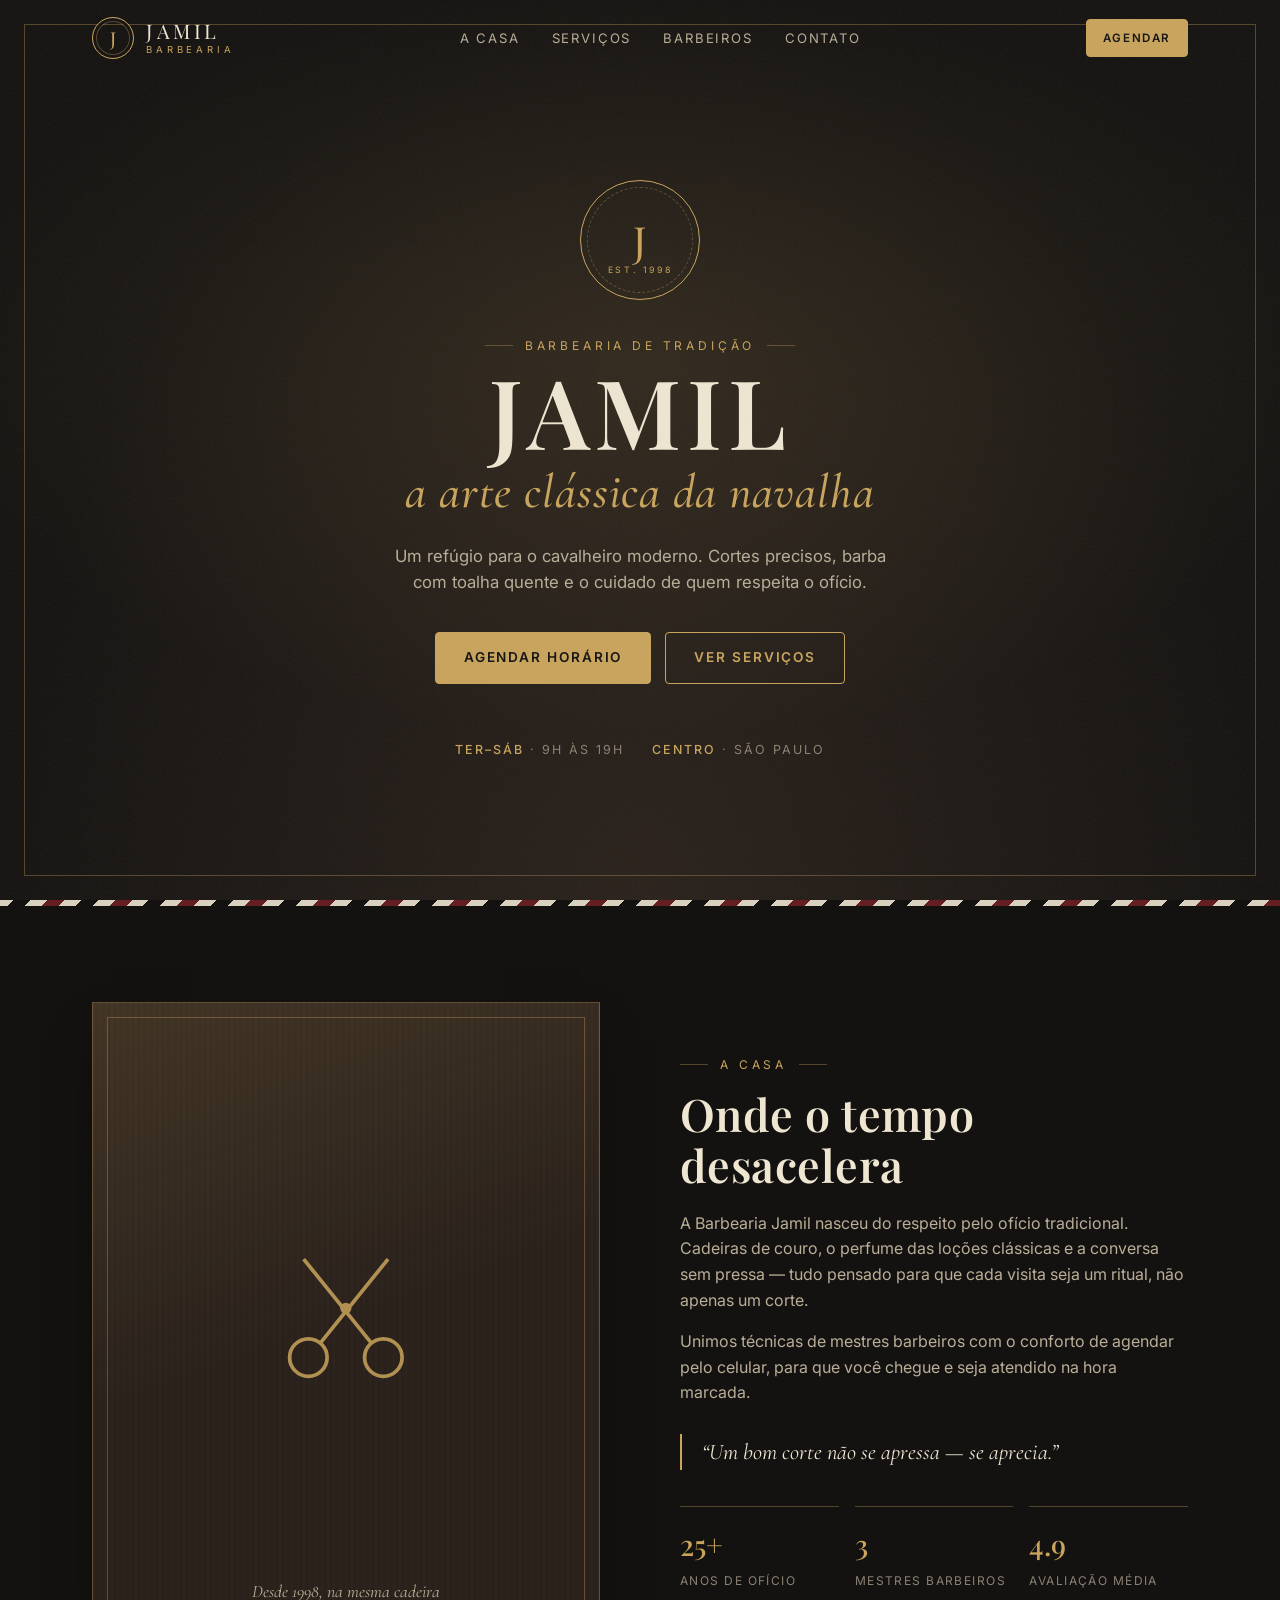
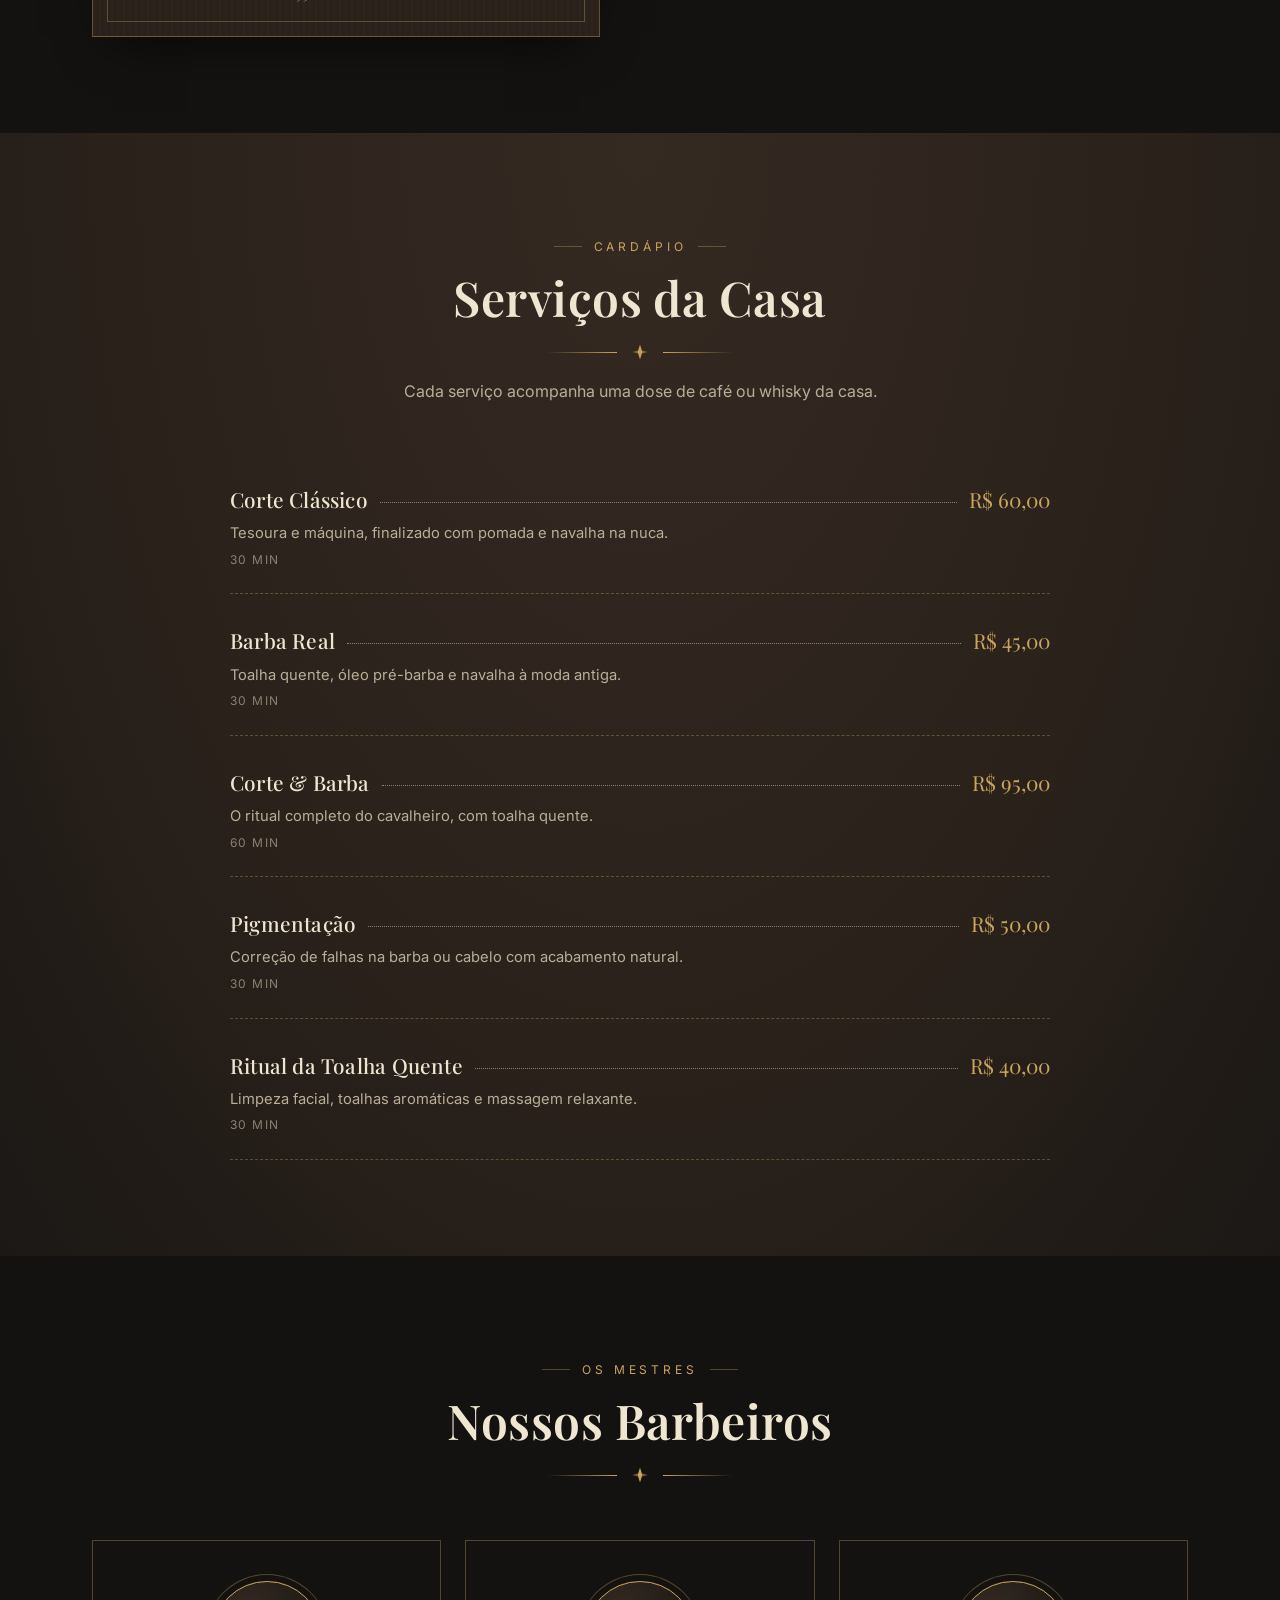
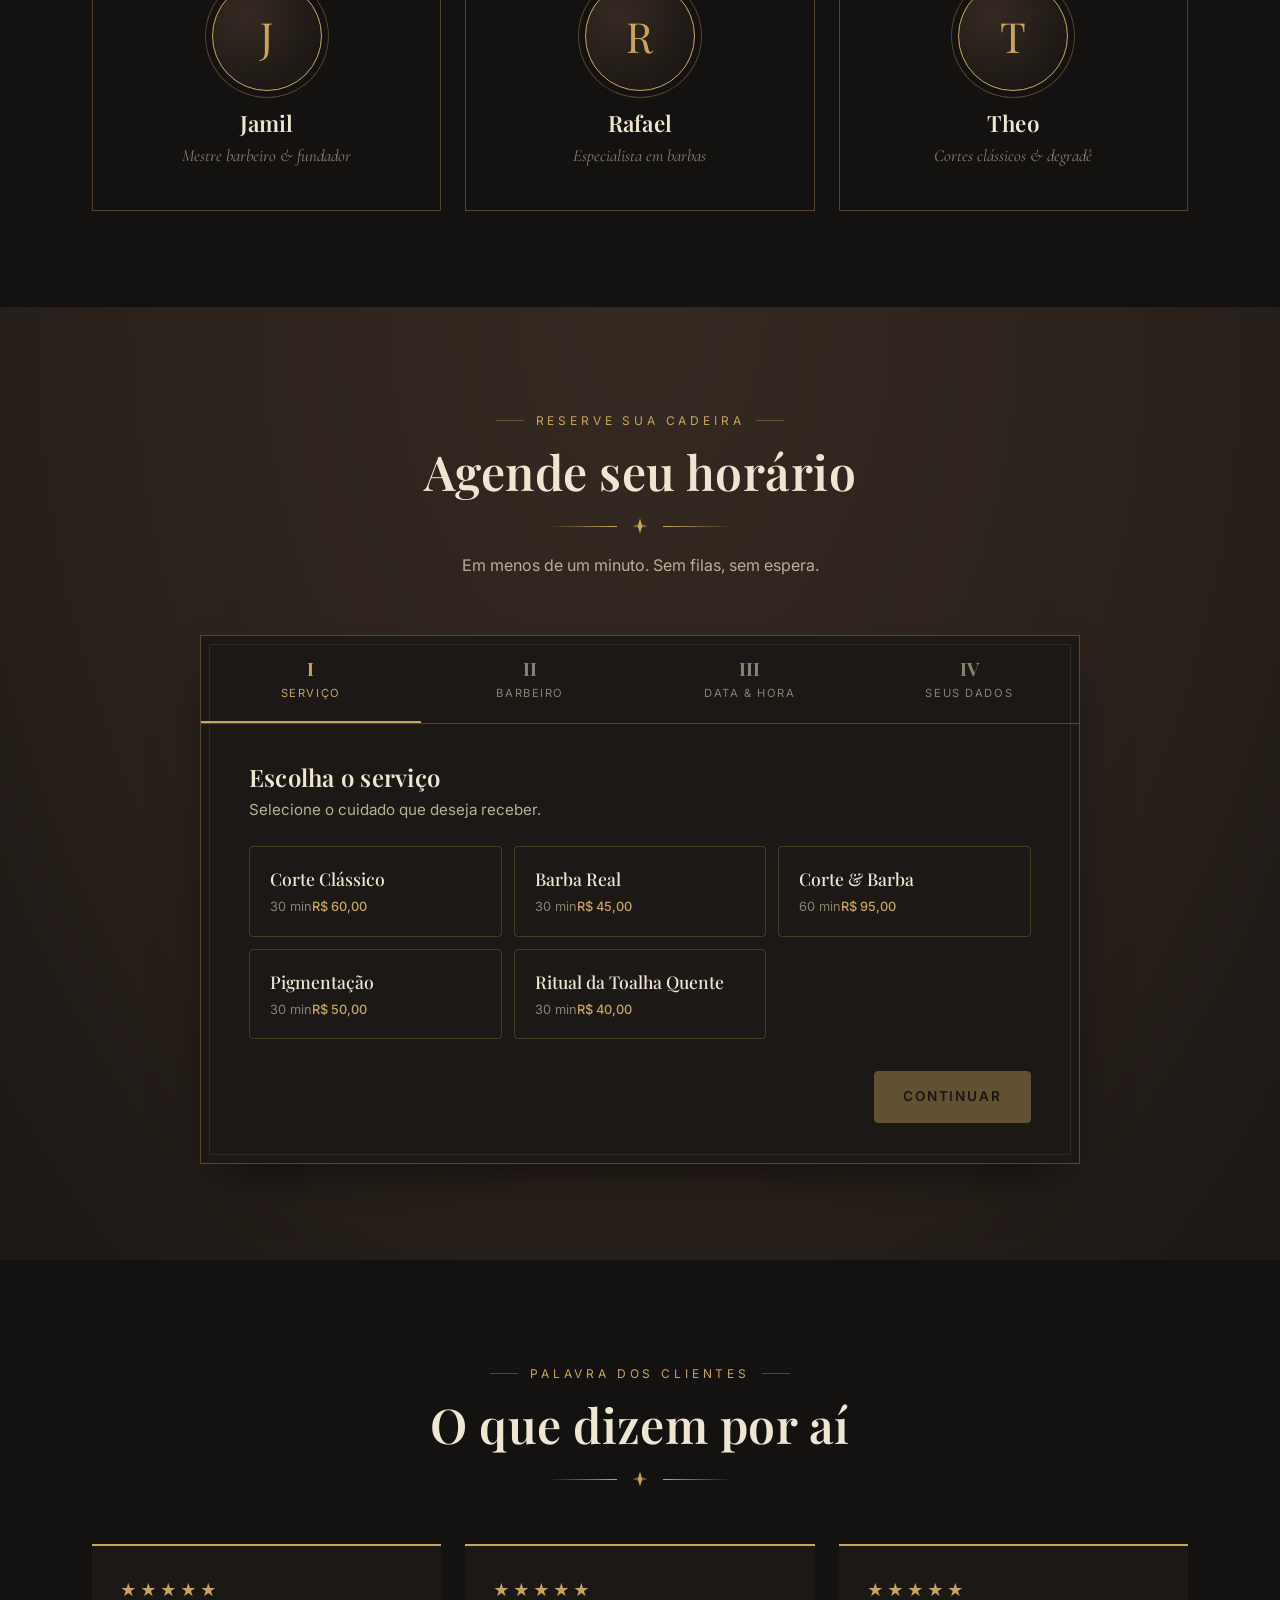
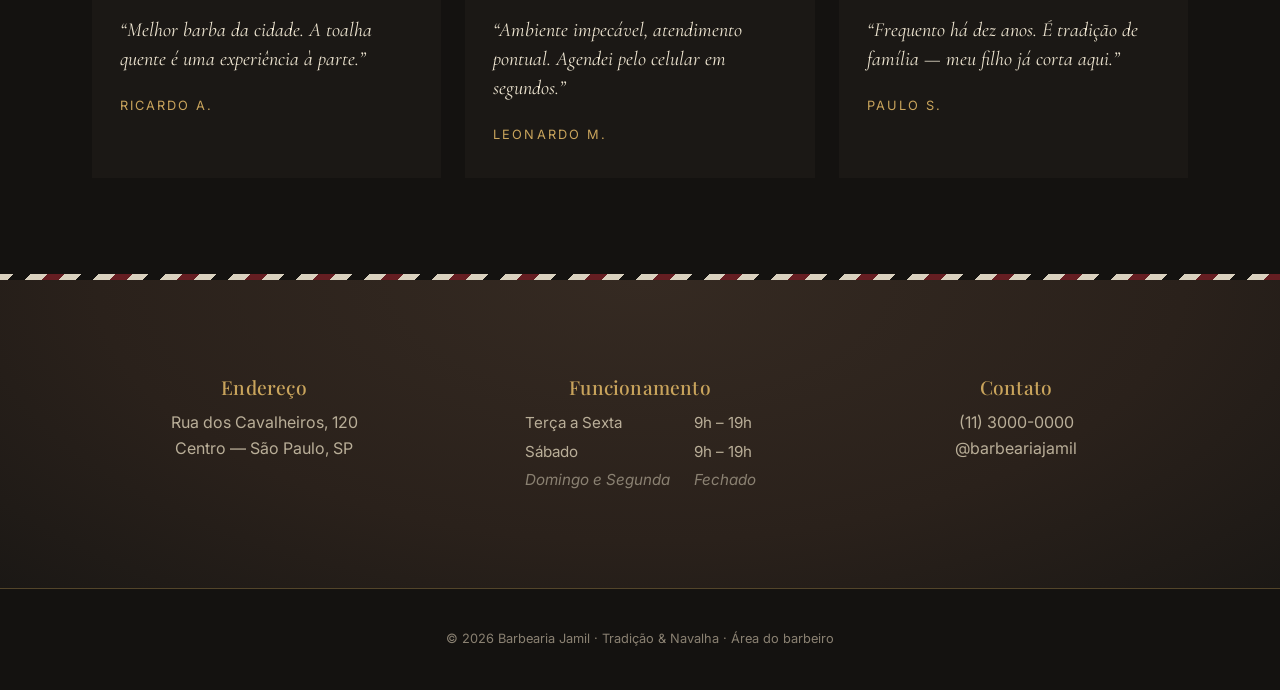
==== index.html @ 4947cb31 "Protótipo inicial: site vintage com agendamento e painel do barbeiro Co-Authored-By: Claude Opus 5.5" ====
<!doctype html>
<html lang="pt-BR">
<head>
  <meta charset="utf-8">
  <meta name="viewport" content="width=device-width, initial-scale=1">
  <title>Barbearia Jamil — Tradição & Navalha</title>
  <meta name="description" content="Barbearia Jamil: cortes clássicos, barba com toalha quente e agendamento online.">
  <link rel="preconnect" href="https://fonts.googleapis.com">
  <link rel="preconnect" href="https://fonts.gstatic.com" crossorigin>
  <link href="https://fonts.googleapis.com/css2?family=Cormorant+Garamond:ital,wght@0,500;1,500&family=Inter:wght@400;500;600&family=Playfair+Display:wght@500;600&display=swap" rel="stylesheet">
  <link rel="stylesheet" href="css/style.css">
</head>
<body>

  <!-- Ícones reutilizáveis -->
  <svg width="0" height="0" style="position:absolute" aria-hidden="true">
    <symbol id="i-diamond" viewBox="0 0 24 24"><path fill="currentColor" d="M12 2l3 10-3 10-3-10z"/><path fill="currentColor" d="M2 12l10-3 10 3-10 3z" opacity=".5"/></symbol>
    <symbol id="i-check" viewBox="0 0 24 24"><path fill="none" stroke="currentColor" stroke-width="1.6" d="M4 12.5l5 5L20 6.5"/></symbol>
    <symbol id="i-scissors" viewBox="0 0 64 64"><g fill="none" stroke="currentColor" stroke-width="1.6"><circle cx="16" cy="48" r="8"/><circle cx="48" cy="48" r="8"/><path d="M21 42L50 6M43 42L14 6"/><circle cx="32" cy="27" r="1.6" fill="currentColor"/></g></symbol>
  </svg>

  <header class="nav" id="nav">
    <div class="container">
      <a href="#topo" class="brand" aria-label="Barbearia Jamil — início">
        <span class="brand-mark">J</span>
        <span class="brand-text">Jamil<small>Barbearia</small></span>
      </a>
      <nav class="nav-links" aria-label="Principal">
        <a href="#sobre">A Casa</a>
        <a href="#servicos">Serviços</a>
        <a href="#barbeiros">Barbeiros</a>
        <a href="#contato">Contato</a>
      </nav>
      <a href="#agendar" class="btn btn--sm">Agendar</a>
    </div>
  </header>

  <main id="topo">
    <!-- HERO -->
    <section class="hero">
      <div class="container">
        <div class="hero-seal reveal"><span>J</span><small>EST. 1998</small></div>
        <span class="eyebrow reveal">Barbearia de tradição</span>
        <h1 class="reveal">Jamil<em>a arte clássica da navalha</em></h1>
        <p class="reveal">Um refúgio para o cavalheiro moderno. Cortes precisos, barba com toalha quente e o cuidado de quem respeita o ofício.</p>
        <div class="hero-actions reveal">
          <a href="#agendar" class="btn">Agendar horário</a>
          <a href="#servicos" class="btn btn--ghost">Ver serviços</a>
        </div>
        <div class="hero-meta reveal">
          <span><b>Ter–Sáb</b> · 9h às 19h</span>
          <span><b>Centro</b> · São Paulo</span>
        </div>
      </div>
    </section>

    <div class="pole" aria-hidden="true"></div>

    <!-- SOBRE -->
    <section class="section" id="sobre">
      <div class="container about">
        <figure class="about-frame reveal" style="margin:0">
          <svg aria-hidden="true"><use href="#i-scissors"/></svg>
          <figcaption>Desde 1998, na mesma cadeira</figcaption>
        </figure>
        <div class="reveal">
          <span class="eyebrow">A Casa</span>
          <h2>Onde o tempo desacelera</h2>
          <p>A Barbearia Jamil nasceu do respeito pelo ofício tradicional. Cadeiras de couro, o perfume das loções clássicas e a conversa sem pressa — tudo pensado para que cada visita seja um ritual, não apenas um corte.</p>
          <p>Unimos técnicas de mestres barbeiros com o conforto de agendar pelo celular, para que você chegue e seja atendido na hora marcada.</p>
          <blockquote>“Um bom corte não se apressa — se aprecia.”</blockquote>
          <div class="stats">
            <div><b>25+</b><span>anos de ofício</span></div>
            <div><b>3</b><span>mestres barbeiros</span></div>
            <div><b>4.9</b><span>avaliação média</span></div>
          </div>
        </div>
      </div>
    </section>

    <!-- SERVIÇOS -->
    <section class="section section--leather" id="servicos">
      <div class="container">
        <div class="section-head reveal">
          <span class="eyebrow">Cardápio</span>
          <h2>Serviços da Casa</h2>
          <div class="ornament"><svg><use href="#i-diamond"/></svg></div>
          <p>Cada serviço acompanha uma dose de café ou whisky da casa.</p>
        </div>
        <div class="menu" id="menu"></div>
      </div>
    </section>

    <!-- BARBEIROS -->
    <section class="section" id="barbeiros">
      <div class="container">
        <div class="section-head reveal">
          <span class="eyebrow">Os Mestres</span>
          <h2>Nossos Barbeiros</h2>
          <div class="ornament"><svg><use href="#i-diamond"/></svg></div>
        </div>
        <div class="team" id="team"></div>
      </div>
    </section>

    <!-- AGENDAMENTO -->
    <section class="section section--leather" id="agendar">
      <div class="container">
        <div class="section-head reveal">
          <span class="eyebrow">Reserve sua cadeira</span>
          <h2>Agende seu horário</h2>
          <div class="ornament"><svg><use href="#i-diamond"/></svg></div>
          <p>Em menos de um minuto. Sem filas, sem espera.</p>
        </div>

        <div class="booking reveal" id="booking">
          <div class="steps" role="list">
            <div class="step-tab active" data-tab="1" role="listitem"><b>I</b><span>Serviço</span></div>
            <div class="step-tab" data-tab="2" role="listitem"><b>II</b><span>Barbeiro</span></div>
            <div class="step-tab" data-tab="3" role="listitem"><b>III</b><span>Data & hora</span></div>
            <div class="step-tab" data-tab="4" role="listitem"><b>IV</b><span>Seus dados</span></div>
          </div>

          <div class="step-body">
            <!-- 1. Serviço -->
            <div class="step-panel active" data-step="1">
              <h3>Escolha o serviço</h3>
              <p>Selecione o cuidado que deseja receber.</p>
              <div class="choice-grid" id="svc-choices"></div>
              <div class="step-actions">
                <span></span>
                <button class="btn" data-next disabled>Continuar</button>
              </div>
            </div>

            <!-- 2. Barbeiro -->
            <div class="step-panel" data-step="2">
              <h3>Escolha o barbeiro</h3>
              <p>Todos são mestres — escolha pela afinidade.</p>
              <div class="choice-grid" id="barber-choices"></div>
              <div class="step-actions">
                <button class="btn btn--ghost" data-prev>Voltar</button>
                <button class="btn" data-next disabled>Continuar</button>
              </div>
            </div>

            <!-- 3. Data e hora -->
            <div class="step-panel" data-step="3">
              <h3>Data e horário</h3>
              <p>Abrimos de terça a sábado. Horários riscados já estão reservados.</p>
              <div class="days" id="days"></div>
              <div class="slots" id="slots"></div>
              <div class="step-actions">
                <button class="btn btn--ghost" data-prev>Voltar</button>
                <button class="btn" data-next disabled>Continuar</button>
              </div>
            </div>

            <!-- 4. Dados -->
            <div class="step-panel" data-step="4">
              <h3>Seus dados</h3>
              <p>Usaremos seu WhatsApp apenas para confirmar o horário.</p>
              <form id="client-form" class="form-grid form-grid--2" novalidate>
                <div class="field">
                  <label for="c-name">Nome completo</label>
                  <input id="c-name" name="name" autocomplete="name" required minlength="3" placeholder="Seu nome">
                </div>
                <div class="field">
                  <label for="c-phone">WhatsApp</label>
                  <input id="c-phone" name="phone" type="tel" autocomplete="tel" required placeholder="(11) 90000-0000">
                </div>
              </form>
              <div class="summary" id="summary"></div>
              <div class="error-msg" id="book-error" role="alert"></div>
              <div class="step-actions">
                <button class="btn btn--ghost" data-prev>Voltar</button>
                <button class="btn" id="confirm-btn">Confirmar agendamento</button>
              </div>
            </div>

            <!-- 5. Confirmação -->
            <div class="step-panel" data-step="5">
              <div class="confirm">
                <div class="confirm-icon"><svg><use href="#i-check"/></svg></div>
                <h3>Horário reservado</h3>
                <p class="script" style="font-size:1.2rem;color:var(--cream-dim);margin:6px 0 0">Será um prazer recebê-lo.</p>
                <div class="code" id="confirm-code"></div>
                <div class="summary" id="confirm-summary"></div>
                <button class="btn btn--ghost" id="new-booking">Fazer outro agendamento</button>
              </div>
            </div>
          </div>
        </div>
      </div>
    </section>

    <!-- DEPOIMENTOS -->
    <section class="section">
      <div class="container">
        <div class="section-head reveal">
          <span class="eyebrow">Palavra dos clientes</span>
          <h2>O que dizem por aí</h2>
          <div class="ornament"><svg><use href="#i-diamond"/></svg></div>
        </div>
        <div class="quotes">
          <figure class="quote reveal" style="margin:0"><div class="stars">★★★★★</div><p>“Melhor barba da cidade. A toalha quente é uma experiência à parte.”</p><cite>Ricardo A.</cite></figure>
          <figure class="quote reveal" style="margin:0"><div class="stars">★★★★★</div><p>“Ambiente impecável, atendimento pontual. Agendei pelo celular em segundos.”</p><cite>Leonardo M.</cite></figure>
          <figure class="quote reveal" style="margin:0"><div class="stars">★★★★★</div><p>“Frequento há dez anos. É tradição de família — meu filho já corta aqui.”</p><cite>Paulo S.</cite></figure>
        </div>
      </div>
    </section>

    <div class="pole" aria-hidden="true"></div>

    <!-- CONTATO -->
    <section class="section section--leather" id="contato">
      <div class="container">
        <div class="info">
          <div class="reveal">
            <h4>Endereço</h4>
            <p>Rua dos Cavalheiros, 120<br>Centro — São Paulo, SP</p>
          </div>
          <div class="reveal">
            <h4>Funcionamento</h4>
            <div class="hours-table">
              <span>Terça a Sexta</span><span>9h – 19h</span>
              <span>Sábado</span><span>9h – 19h</span>
              <span class="closed">Domingo e Segunda</span><span class="closed">Fechado</span>
            </div>
          </div>
          <div class="reveal">
            <h4>Contato</h4>
            <p>(11) 3000-0000<br>@barbeariajamil</p>
          </div>
        </div>
      </div>
    </section>
  </main>

  <footer class="footer">
    <div class="container">
      © <span id="year"></span> Barbearia Jamil · Tradição & Navalha · <a href="admin.html">Área do barbeiro</a>
    </div>
  </footer>

  <script src="js/store.js"></script>
  <script src="js/booking.js"></script>
</body>
</html>
---- css/style.css ----
/* =========================================================
   Barbearia Jamil — tema vintage requintado
   ========================================================= */
:root {
  --ink: #141210;
  --ink-2: #1b1815;
  --leather: #2a211b;
  --leather-2: #352a22;
  --gold: #c9a45c;
  --gold-soft: #e2c88f;
  --gold-dim: rgba(201, 164, 92, 0.35);
  --cream: #efe6d2;
  --cream-dim: #b9ae98;
  --muted: #8a8172;
  --burgundy: #6e1f24;
  --burgundy-2: #8a2a30;
  --ok: #7fa36b;
  --danger: #c0574f;

  --serif: 'Playfair Display', Georgia, 'Times New Roman', serif;
  --script: 'Cormorant Garamond', Georgia, serif;
  --sans: 'Inter', system-ui, -apple-system, 'Segoe UI', Roboto, sans-serif;

  --radius: 4px;
  --shadow: 0 20px 50px -20px rgba(0, 0, 0, 0.7);
  --max: 1160px;
  --ease: cubic-bezier(0.2, 0.7, 0.2, 1);
}

*, *::before, *::after { box-sizing: border-box; }
[hidden] { display: none !important; }
html { scroll-behavior: smooth; }
body {
  margin: 0;
  background: var(--ink);
  color: var(--cream);
  font-family: var(--sans);
  font-size: 16px;
  line-height: 1.6;
  -webkit-font-smoothing: antialiased;
  overflow-x: hidden;
}
/* textura de grão sutil */
body::before {
  content: '';
  position: fixed; inset: 0;
  pointer-events: none;
  z-index: 100;
  opacity: 0.06;
  background-image: url("data:image/svg+xml,%3Csvg xmlns='http://www.w3.org/2000/svg' width='160' height='160'%3E%3Cfilter id='n'%3E%3CfeTurbulence type='fractalNoise' baseFrequency='.85' numOctaves='3' stitchTiles='stitch'/%3E%3C/filter%3E%3Crect width='100%25' height='100%25' filter='url(%23n)'/%3E%3C/svg%3E");
}

img { max-width: 100%; display: block; }
a { color: var(--gold); text-decoration: none; }
button { font: inherit; cursor: pointer; }
h1, h2, h3, h4 { font-family: var(--serif); font-weight: 600; margin: 0; line-height: 1.15; letter-spacing: 0.01em; }

.container { width: 100%; max-width: var(--max); margin: 0 auto; padding: 0 16px; }
@media (min-width: 720px) { .container { padding: 0 32px; } }

/* ---------- elementos decorativos ---------- */
.eyebrow {
  font-family: var(--sans);
  font-size: 0.75rem;
  letter-spacing: 0.32em;
  text-transform: uppercase;
  color: var(--gold);
  display: inline-flex; align-items: center; gap: 12px;
}
.eyebrow::before, .eyebrow::after { content: ''; width: 28px; height: 1px; background: var(--gold-dim); }

.script { font-family: var(--script); font-style: italic; font-weight: 500; }

.ornament { display: flex; align-items: center; justify-content: center; gap: 14px; color: var(--gold); margin: 18px auto; }
.ornament::before, .ornament::after { content: ''; height: 1px; width: 70px; background: linear-gradient(90deg, transparent, var(--gold)); }
.ornament::after { background: linear-gradient(90deg, var(--gold), transparent); }
.ornament svg { width: 18px; height: 18px; }

.pole {
  height: 6px;
  background: repeating-linear-gradient(-45deg, var(--burgundy) 0 12px, var(--cream) 12px 24px, var(--ink) 24px 36px, var(--cream) 36px 48px);
  opacity: 0.9;
}

.section { padding: 96px 0; position: relative; }
.section--leather { background: radial-gradient(ellipse at top, var(--leather-2), var(--leather) 60%, var(--ink-2)); }
.section-head { text-align: center; max-width: 640px; margin: 0 auto 56px; }
.section-head h2 { font-size: clamp(2rem, 5vw, 3rem); margin-top: 14px; }
.section-head p { color: var(--cream-dim); margin: 0; }

/* ---------- botões ---------- */
.btn {
  display: inline-flex; align-items: center; justify-content: center; gap: 10px;
  padding: 14px 28px;
  border-radius: var(--radius);
  border: 1px solid var(--gold);
  background: var(--gold);
  color: var(--ink);
  font-weight: 600;
  font-size: 0.85rem;
  letter-spacing: 0.14em;
  text-transform: uppercase;
  transition: background 0.25s var(--ease), color 0.25s var(--ease), transform 0.25s var(--ease), box-shadow 0.25s;
}
.btn:hover { background: var(--gold-soft); transform: translateY(-1px); box-shadow: 0 10px 30px -10px rgba(201, 164, 92, 0.6); }
.btn:disabled { opacity: 0.4; cursor: not-allowed; transform: none; box-shadow: none; }
.btn--ghost { background: transparent; color: var(--gold); }
.btn--ghost:hover { background: rgba(201, 164, 92, 0.1); }
.btn--sm { padding: 9px 16px; font-size: 0.72rem; }
.btn--danger { background: transparent; border-color: var(--danger); color: var(--danger); }
.btn--danger:hover { background: rgba(192, 87, 79, 0.12); box-shadow: none; }

/* ---------- navegação ---------- */
.nav {
  position: fixed; top: 0; left: 0; right: 0; z-index: 50;
  transition: background 0.3s, border-color 0.3s;
  border-bottom: 1px solid transparent;
}
.nav.scrolled { background: rgba(20, 18, 16, 0.82); backdrop-filter: blur(12px); -webkit-backdrop-filter: blur(12px); border-color: var(--gold-dim); }
.nav .container { display: flex; align-items: center; justify-content: space-between; height: 76px; }
.brand { display: flex; align-items: center; gap: 12px; color: var(--cream); }
.brand-mark {
  width: 42px; height: 42px; border: 1px solid var(--gold); border-radius: 50%;
  display: grid; place-items: center; font-family: var(--serif); color: var(--gold); font-size: 1.2rem;
  box-shadow: inset 0 0 0 3px var(--ink), inset 0 0 0 4px var(--gold-dim);
}
.brand-text { font-family: var(--serif); font-size: 1.25rem; letter-spacing: 0.18em; text-transform: uppercase; line-height: 1; }
.brand-text small { display: block; font-family: var(--sans); font-size: 0.6rem; letter-spacing: 0.4em; color: var(--gold); margin-top: 4px; }
.nav-links { display: none; gap: 32px; align-items: center; }
.nav-links a { color: var(--cream-dim); font-size: 0.82rem; letter-spacing: 0.14em; text-transform: uppercase; transition: color 0.2s; }
.nav-links a:hover { color: var(--gold); }
@media (min-width: 900px) { .nav-links { display: flex; } }

/* ---------- hero ---------- */
.hero {
  min-height: 100vh; min-height: 100svh;
  display: grid; place-items: center; text-align: center;
  position: relative; overflow: hidden;
  padding: 120px 0 80px;
  background:
    radial-gradient(ellipse 80% 60% at 50% 40%, rgba(201, 164, 92, 0.12), transparent 70%),
    radial-gradient(ellipse at bottom, var(--leather), var(--ink) 70%);
}
.hero::after {
  content: ''; position: absolute; inset: 24px;
  border: 1px solid var(--gold-dim);
  pointer-events: none;
}
.hero-seal {
  width: 120px; height: 120px; margin: 0 auto 28px;
  border-radius: 50%; border: 1px solid var(--gold);
  display: grid; place-items: center; position: relative;
  color: var(--gold);
}
.hero-seal::before { content: ''; position: absolute; inset: 6px; border-radius: 50%; border: 1px dashed var(--gold-dim); }
.hero-seal span { font-family: var(--serif); font-size: 2.6rem; line-height: 1; }
.hero-seal small { position: absolute; bottom: 22px; font-size: 0.55rem; letter-spacing: 0.3em; }
.hero h1 { font-size: clamp(2.8rem, 9vw, 6rem); letter-spacing: 0.06em; text-transform: uppercase; }
.hero h1 em { display: block; font-family: var(--script); text-transform: none; color: var(--gold); font-size: 0.5em; letter-spacing: 0.02em; font-weight: 500; }
.hero p { color: var(--cream-dim); max-width: 520px; margin: 22px auto 36px; font-size: 1.05rem; }
.hero-actions { display: flex; gap: 14px; justify-content: center; flex-wrap: wrap; }
.hero-meta { margin-top: 56px; display: flex; gap: 28px; justify-content: center; flex-wrap: wrap; color: var(--muted); font-size: 0.78rem; letter-spacing: 0.16em; text-transform: uppercase; }
.hero-meta b { color: var(--gold); font-weight: 500; }

/* ---------- sobre ---------- */
.about { display: grid; gap: 48px; align-items: center; }
@media (min-width: 900px) { .about { grid-template-columns: 1fr 1fr; gap: 80px; } }
.about-frame {
  aspect-ratio: 4 / 5; position: relative;
  background:
    linear-gradient(160deg, rgba(201, 164, 92, 0.15), transparent 50%),
    repeating-linear-gradient(90deg, rgba(255,255,255,0.015) 0 2px, transparent 2px 6px),
    var(--leather);
  border: 1px solid var(--gold-dim);
  display: grid; place-items: center;
  box-shadow: var(--shadow);
}
.about-frame::before { content: ''; position: absolute; inset: 14px; border: 1px solid var(--gold-dim); }
.about-frame svg { width: 45%; color: var(--gold); opacity: 0.85; }
.about-frame figcaption { position: absolute; bottom: 30px; left: 0; right: 0; text-align: center; font-family: var(--script); font-style: italic; color: var(--cream-dim); font-size: 1.1rem; }
.about h2 { font-size: clamp(2rem, 4.5vw, 2.8rem); margin: 14px 0 20px; }
.about p { color: var(--cream-dim); }
.about blockquote { margin: 28px 0 0; padding-left: 20px; border-left: 2px solid var(--gold); font-family: var(--script); font-style: italic; font-size: 1.4rem; color: var(--cream); }
.stats { display: grid; grid-template-columns: repeat(3, 1fr); gap: 16px; margin-top: 36px; }
.stats div { border-top: 1px solid var(--gold-dim); padding-top: 14px; }
.stats b { font-family: var(--serif); font-size: 1.8rem; color: var(--gold); display: block; font-weight: 500; }
.stats span { font-size: 0.75rem; color: var(--muted); text-transform: uppercase; letter-spacing: 0.12em; }

/* ---------- serviços (menu) ---------- */
.menu { max-width: 820px; margin: 0 auto; display: grid; gap: 8px; }
.menu-item { padding: 22px 0; border-bottom: 1px dashed var(--gold-dim); }
.menu-row { display: flex; align-items: baseline; gap: 12px; }
.menu-row h3 { font-size: 1.3rem; font-weight: 500; }
.menu-row .dots { flex: 1; border-bottom: 1px dotted var(--muted); transform: translateY(-5px); min-width: 20px; }
.menu-row .price { font-family: var(--serif); color: var(--gold); font-size: 1.3rem; white-space: nowrap; }
.menu-item p { margin: 6px 0 0; color: var(--cream-dim); font-size: 0.92rem; }
.menu-item small { color: var(--muted); font-size: 0.75rem; letter-spacing: 0.12em; text-transform: uppercase; }

/* ---------- barbeiros ---------- */
.team { display: grid; gap: 24px; grid-template-columns: repeat(auto-fit, minmax(240px, 1fr)); }
.barber-card {
  text-align: center; padding: 40px 24px;
  border: 1px solid var(--gold-dim); background: rgba(20, 18, 16, 0.45);
  transition: transform 0.35s var(--ease), border-color 0.35s;
}
.barber-card:hover { transform: translateY(-6px); border-color: var(--gold); }
.avatar {
  width: 110px; height: 110px; margin: 0 auto 20px; border-radius: 50%;
  display: grid; place-items: center;
  font-family: var(--serif); font-size: 2.6rem; color: var(--gold);
  background: radial-gradient(circle at 30% 30%, var(--leather-2), var(--ink));
  border: 1px solid var(--gold); box-shadow: 0 0 0 6px var(--ink), 0 0 0 7px var(--gold-dim);
}
.barber-card h3 { font-size: 1.4rem; }
.barber-card p { margin: 6px 0 0; color: var(--muted); font-size: 0.85rem; font-family: var(--script); font-style: italic; font-size: 1.05rem; }

/* ---------- depoimentos ---------- */
.quotes { display: grid; gap: 24px; grid-template-columns: repeat(auto-fit, minmax(260px, 1fr)); }
.quote { padding: 32px 28px; border-top: 2px solid var(--gold); background: var(--ink-2); }
.quote p { font-family: var(--script); font-style: italic; font-size: 1.25rem; margin: 0 0 18px; line-height: 1.45; }
.quote cite { font-style: normal; color: var(--gold); font-size: 0.8rem; letter-spacing: 0.16em; text-transform: uppercase; }
.stars { color: var(--gold); letter-spacing: 3px; margin-bottom: 12px; }

/* ---------- agendamento ---------- */
.booking {
  max-width: 880px; margin: 0 auto;
  background: var(--ink-2);
  border: 1px solid var(--gold-dim);
  box-shadow: var(--shadow);
  position: relative;
}
.booking::before { content: ''; position: absolute; inset: 8px; border: 1px solid rgba(201, 164, 92, 0.12); pointer-events: none; }
.steps { display: flex; border-bottom: 1px solid var(--gold-dim); position: relative; z-index: 1; }
.step-tab {
  flex: 1; padding: 18px 8px; text-align: center;
  font-size: 0.7rem; letter-spacing: 0.14em; text-transform: uppercase; color: var(--muted);
  border-bottom: 2px solid transparent; transition: color 0.25s, border-color 0.25s;
}
.step-tab b { display: block; font-family: var(--serif); font-size: 1.15rem; letter-spacing: 0; margin-bottom: 2px; }
.step-tab.active { color: var(--gold); border-color: var(--gold); }
.step-tab.done { color: var(--cream-dim); }
.step-tab span { display: none; }
@media (min-width: 600px) { .step-tab span { display: inline; } }

.step-body { padding: 32px 20px; position: relative; z-index: 1; }
@media (min-width: 720px) { .step-body { padding: 40px 48px; } }
.step-panel { display: none; animation: fadeUp 0.45s var(--ease); }
.step-panel.active { display: block; }
.step-panel h3 { font-size: 1.5rem; margin-bottom: 6px; }
.step-panel > p { color: var(--cream-dim); margin: 0 0 24px; font-size: 0.95rem; }

.choice-grid { display: grid; gap: 12px; grid-template-columns: repeat(auto-fit, minmax(220px, 1fr)); }
.choice {
  text-align: left; padding: 18px 20px;
  background: transparent; color: var(--cream);
  border: 1px solid rgba(201, 164, 92, 0.25); border-radius: var(--radius);
  transition: border-color 0.2s, background 0.2s, transform 0.2s var(--ease);
  display: flex; flex-direction: column; gap: 4px;
}
.choice:hover { border-color: var(--gold); transform: translateY(-2px); }
.choice.selected { border-color: var(--gold); background: rgba(201, 164, 92, 0.1); box-shadow: inset 0 0 0 1px var(--gold); }
.choice strong { font-family: var(--serif); font-size: 1.1rem; font-weight: 500; }
.choice .meta { display: flex; justify-content: space-between; color: var(--muted); font-size: 0.8rem; }
.choice .meta b { color: var(--gold); font-weight: 500; }
.choice--barber { flex-direction: row; align-items: center; gap: 14px; }
.choice--barber .avatar { width: 52px; height: 52px; font-size: 1.3rem; margin: 0; box-shadow: none; }
.choice--barber small { color: var(--muted); font-size: 0.8rem; }

.days { display: flex; gap: 10px; overflow-x: auto; padding-bottom: 8px; margin-bottom: 24px; scrollbar-width: thin; scrollbar-color: var(--gold-dim) transparent; }
.day {
  flex: 0 0 72px; padding: 12px 6px; text-align: center;
  background: transparent; color: var(--cream);
  border: 1px solid rgba(201, 164, 92, 0.25); border-radius: var(--radius);
  transition: border-color 0.2s, background 0.2s;
}
.day small { display: block; font-size: 0.65rem; letter-spacing: 0.14em; text-transform: uppercase; color: var(--muted); }
.day b { display: block; font-family: var(--serif); font-size: 1.5rem; font-weight: 500; }
.day:hover:not(:disabled) { border-color: var(--gold); }
.day.selected { background: var(--gold); color: var(--ink); border-color: var(--gold); }
.day.selected small { color: var(--ink); }
.day:disabled { opacity: 0.3; cursor: not-allowed; }

.slots { display: grid; gap: 8px; grid-template-columns: repeat(auto-fill, minmax(78px, 1fr)); }
.slot {
  padding: 10px 0; background: transparent; color: var(--cream);
  border: 1px solid rgba(201, 164, 92, 0.25); border-radius: var(--radius);
  font-variant-numeric: tabular-nums; font-size: 0.92rem;
  transition: border-color 0.2s, background 0.2s;
}
.slot:hover:not(:disabled) { border-color: var(--gold); }
.slot.selected { background: var(--gold); color: var(--ink); border-color: var(--gold); font-weight: 600; }
.slot:disabled { opacity: 0.25; text-decoration: line-through; cursor: not-allowed; }
.empty { color: var(--muted); font-style: italic; padding: 12px 0; }

.form-grid { display: grid; gap: 18px; }
@media (min-width: 600px) { .form-grid--2 { grid-template-columns: 1fr 1fr; } }
.field { display: flex; flex-direction: column; gap: 6px; }
.field label { font-size: 0.72rem; letter-spacing: 0.16em; text-transform: uppercase; color: var(--gold); }
.field input, .field select, .field textarea {
  width: 100%;
  padding: 13px 14px;
  background: var(--ink); color: var(--cream);
  border: 1px solid rgba(201, 164, 92, 0.3); border-radius: var(--radius);
  font: inherit; font-size: 1rem;
  transition: border-color 0.2s, box-shadow 0.2s;
}
.field input:focus, .field select:focus, .field textarea:focus { outline: none; border-color: var(--gold); box-shadow: 0 0 0 3px rgba(201, 164, 92, 0.15); }
.field select option { background: var(--ink); }

.summary { margin-top: 28px; padding: 20px; border: 1px dashed var(--gold-dim); display: grid; gap: 8px; font-size: 0.92rem; }
.summary div { display: flex; justify-content: space-between; gap: 12px; }
.summary span { color: var(--muted); }
.summary .total { border-top: 1px solid var(--gold-dim); padding-top: 10px; margin-top: 4px; font-family: var(--serif); font-size: 1.15rem; }
.summary .total b { color: var(--gold); }

.step-actions { display: flex; justify-content: space-between; gap: 12px; margin-top: 32px; flex-wrap: wrap; }

.confirm { text-align: center; padding: 16px 0; }
.confirm-icon { width: 76px; height: 76px; margin: 0 auto 20px; border-radius: 50%; border: 1px solid var(--gold); display: grid; place-items: center; color: var(--gold); }
.confirm-icon svg { width: 34px; height: 34px; }
.confirm h3 { font-size: 2rem; }
.confirm .code { display: inline-block; margin: 18px 0; padding: 10px 22px; border: 1px solid var(--gold); font-family: var(--serif); letter-spacing: 0.2em; color: var(--gold); font-size: 1.2rem; }
.confirm .summary { text-align: left; max-width: 420px; margin: 8px auto 28px; }

.error-msg { color: var(--danger); font-size: 0.88rem; margin-top: 12px; min-height: 1.2em; }

/* ---------- contato / rodapé ---------- */
.info { display: grid; gap: 32px; grid-template-columns: repeat(auto-fit, minmax(240px, 1fr)); text-align: center; }
.info h4 { font-size: 1.2rem; color: var(--gold); margin-bottom: 12px; font-weight: 500; }
.info p { margin: 0; color: var(--cream-dim); }
.hours-table { display: inline-grid; grid-template-columns: auto auto; gap: 4px 24px; text-align: left; color: var(--cream-dim); font-size: 0.95rem; }
.hours-table .closed { color: var(--muted); font-style: italic; }

.footer { padding: 40px 0; border-top: 1px solid var(--gold-dim); text-align: center; color: var(--muted); font-size: 0.8rem; }
.footer a { color: var(--muted); }
.footer a:hover { color: var(--gold); }

/* ---------- animações ---------- */
@keyframes fadeUp { from { opacity: 0; transform: translateY(14px); } to { opacity: 1; transform: none; } }
.reveal { opacity: 0; transform: translateY(24px); transition: opacity 0.9s var(--ease), transform 0.9s var(--ease); }
.reveal.in { opacity: 1; transform: none; }
@media (prefers-reduced-motion: reduce) {
  *, *::before, *::after { animation: none !important; transition: none !important; }
  .reveal { opacity: 1; transform: none; }
}

/* =========================================================
   Painel administrativo
   ========================================================= */
.admin-body { min-height: 100vh; background: radial-gradient(ellipse at top, var(--leather), var(--ink) 60%); }

.login-wrap { min-height: 100vh; display: grid; place-items: center; padding: 24px 16px; }
.login-card {
  width: 100%; max-width: 420px; padding: 44px 28px; text-align: center;
  background: var(--ink-2); border: 1px solid var(--gold-dim); box-shadow: var(--shadow); position: relative;
}
.login-card::before { content: ''; position: absolute; inset: 8px; border: 1px solid rgba(201, 164, 92, 0.12); pointer-events: none; }
.login-card .brand { justify-content: center; margin-bottom: 8px; }
.login-card h1 { font-size: 1.8rem; margin: 18px 0 4px; }
.login-card > p { color: var(--muted); margin: 0 0 28px; font-size: 0.9rem; }
.login-card form { text-align: left; display: grid; gap: 16px; position: relative; }
.login-card .btn { width: 100%; margin-top: 6px; }
.demo-hint { margin-top: 22px; font-size: 0.78rem; color: var(--muted); border-top: 1px dashed var(--gold-dim); padding-top: 16px; }
.demo-hint code { color: var(--gold); }

.admin-top { border-bottom: 1px solid var(--gold-dim); background: rgba(20, 18, 16, 0.8); backdrop-filter: blur(10px); position: sticky; top: 0; z-index: 20; }
.admin-top .container { display: flex; align-items: center; justify-content: space-between; height: 70px; gap: 12px; }
.admin-top-actions { display: flex; gap: 8px; align-items: center; }
.admin-top-actions .who { color: var(--muted); font-size: 0.82rem; display: none; }
@media (min-width: 720px) { .admin-top-actions .who { display: inline; } }

.admin-main { padding: 36px 0 80px; }
.admin-head { display: flex; flex-wrap: wrap; justify-content: space-between; align-items: flex-end; gap: 20px; margin-bottom: 28px; }
.admin-head h1 { font-size: clamp(1.8rem, 4vw, 2.4rem); }
.admin-head p { margin: 4px 0 0; color: var(--cream-dim); }
.admin-head p::first-letter { text-transform: uppercase; }

.toolbar { display: flex; flex-wrap: wrap; gap: 12px; align-items: center; margin-bottom: 24px; }
.date-nav { display: flex; align-items: center; border: 1px solid var(--gold-dim); border-radius: var(--radius); }
.date-nav button { background: transparent; border: 0; color: var(--gold); padding: 10px 14px; font-size: 1rem; }
.date-nav button:hover { background: rgba(201, 164, 92, 0.1); }
.date-nav input { background: transparent; border: 0; border-left: 1px solid var(--gold-dim); border-right: 1px solid var(--gold-dim); color: var(--cream); padding: 9px 10px; font: inherit; color-scheme: dark; }
.toolbar select { background: var(--ink); color: var(--cream); border: 1px solid var(--gold-dim); border-radius: var(--radius); padding: 10px 12px; font: inherit; }
.toolbar .spacer { flex: 1; }

.kpis { display: grid; gap: 12px; grid-template-columns: repeat(auto-fit, minmax(150px, 1fr)); margin-bottom: 28px; }
.kpi { padding: 18px 20px; border: 1px solid var(--gold-dim); background: rgba(20, 18, 16, 0.6); }
.kpi span { font-size: 0.7rem; letter-spacing: 0.16em; text-transform: uppercase; color: var(--muted); }
.kpi b { display: block; font-family: var(--serif); font-size: 1.8rem; font-weight: 500; color: var(--gold); margin-top: 4px; }

.agenda { display: grid; gap: 10px; }
.appt {
  display: grid; gap: 12px; align-items: center;
  grid-template-columns: 72px 1fr;
  padding: 16px 18px; background: var(--ink-2);
  border: 1px solid rgba(201, 164, 92, 0.18); border-left: 3px solid var(--gold);
  animation: fadeUp 0.35s var(--ease);
}
.appt.is-concluido { border-left-color: var(--ok); }
.appt.is-cancelado { border-left-color: var(--danger); opacity: 0.55; }
.appt-time { font-family: var(--serif); font-size: 1.4rem; color: var(--gold); line-height: 1; }
.appt-time small { display: block; font-family: var(--sans); font-size: 0.7rem; color: var(--muted); margin-top: 6px; }
.appt-info strong { font-size: 1.02rem; }
.appt-info .sub { color: var(--cream-dim); font-size: 0.85rem; }
.appt-info .sub span + span::before { content: ' · '; color: var(--muted); }
.appt-actions { grid-column: 1 / -1; display: flex; gap: 6px; flex-wrap: wrap; align-items: center; }
@media (min-width: 820px) {
  .appt { grid-template-columns: 80px 1fr auto; }
  .appt-actions { grid-column: auto; justify-content: flex-end; }
}
.badge { font-size: 0.65rem; letter-spacing: 0.14em; text-transform: uppercase; padding: 3px 8px; border: 1px solid currentColor; border-radius: 999px; margin-left: 8px; vertical-align: middle; }
.badge--confirmado { color: var(--gold); }
.badge--concluido { color: var(--ok); }
.badge--cancelado { color: var(--danger); }
.icon-btn { background: transparent; border: 1px solid rgba(201, 164, 92, 0.25); color: var(--cream-dim); padding: 7px 12px; border-radius: var(--radius); font-size: 0.78rem; transition: border-color 0.2s, color 0.2s; }
.icon-btn:hover { border-color: var(--gold); color: var(--gold); }
.icon-btn.danger:hover { border-color: var(--danger); color: var(--danger); }
.agenda-empty { text-align: center; padding: 60px 20px; border: 1px dashed var(--gold-dim); color: var(--muted); }
.agenda-empty p { font-family: var(--script); font-style: italic; font-size: 1.3rem; margin: 0 0 16px; color: var(--cream-dim); }

/* modal */
.modal { position: fixed; inset: 0; z-index: 60; display: none; place-items: center; padding: 16px; background: rgba(0, 0, 0, 0.7); backdrop-filter: blur(4px); }
.modal.open { display: grid; }
.modal-card {
  width: 100%; max-width: 560px; max-height: calc(100vh - 32px); overflow-y: auto;
  background: var(--ink-2); border: 1px solid var(--gold-dim); box-shadow: var(--shadow);
  padding: 28px 20px; animation: fadeUp 0.3s var(--ease);
}
@media (min-width: 600px) { .modal-card { padding: 36px 36px; } }
.modal-card h2 { font-size: 1.6rem; margin-bottom: 22px; }
.modal-actions { display: flex; justify-content: flex-end; gap: 10px; margin-top: 24px; flex-wrap: wrap; }

.toast {
  position: fixed; left: 50%; bottom: 24px; transform: translate(-50%, 30px);
  background: var(--gold); color: var(--ink); padding: 12px 22px; border-radius: var(--radius);
  font-weight: 600; font-size: 0.88rem; opacity: 0; pointer-events: none;
  transition: opacity 0.3s, transform 0.3s var(--ease); z-index: 80; max-width: calc(100vw - 32px);
}
.toast.show { opacity: 1; transform: translate(-50%, 0); }
.toast.error { background: var(--danger); color: #fff; }
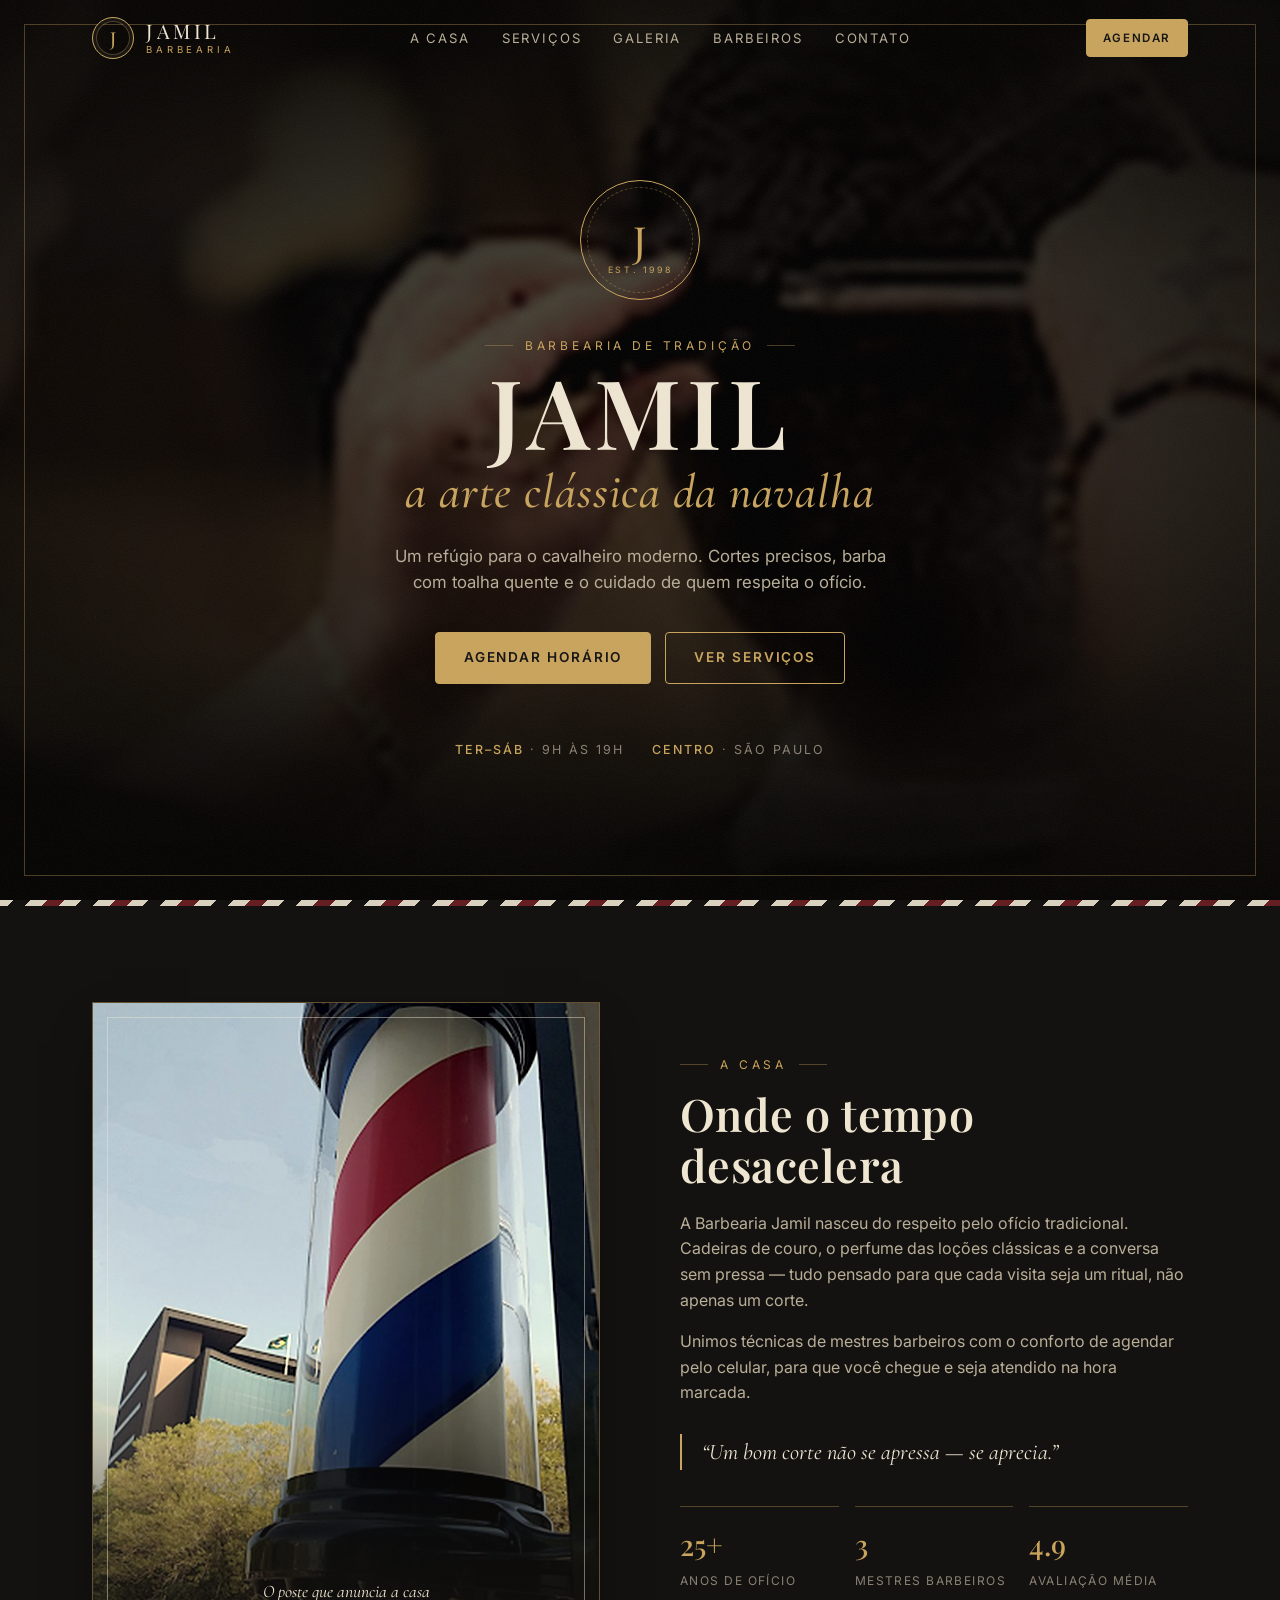
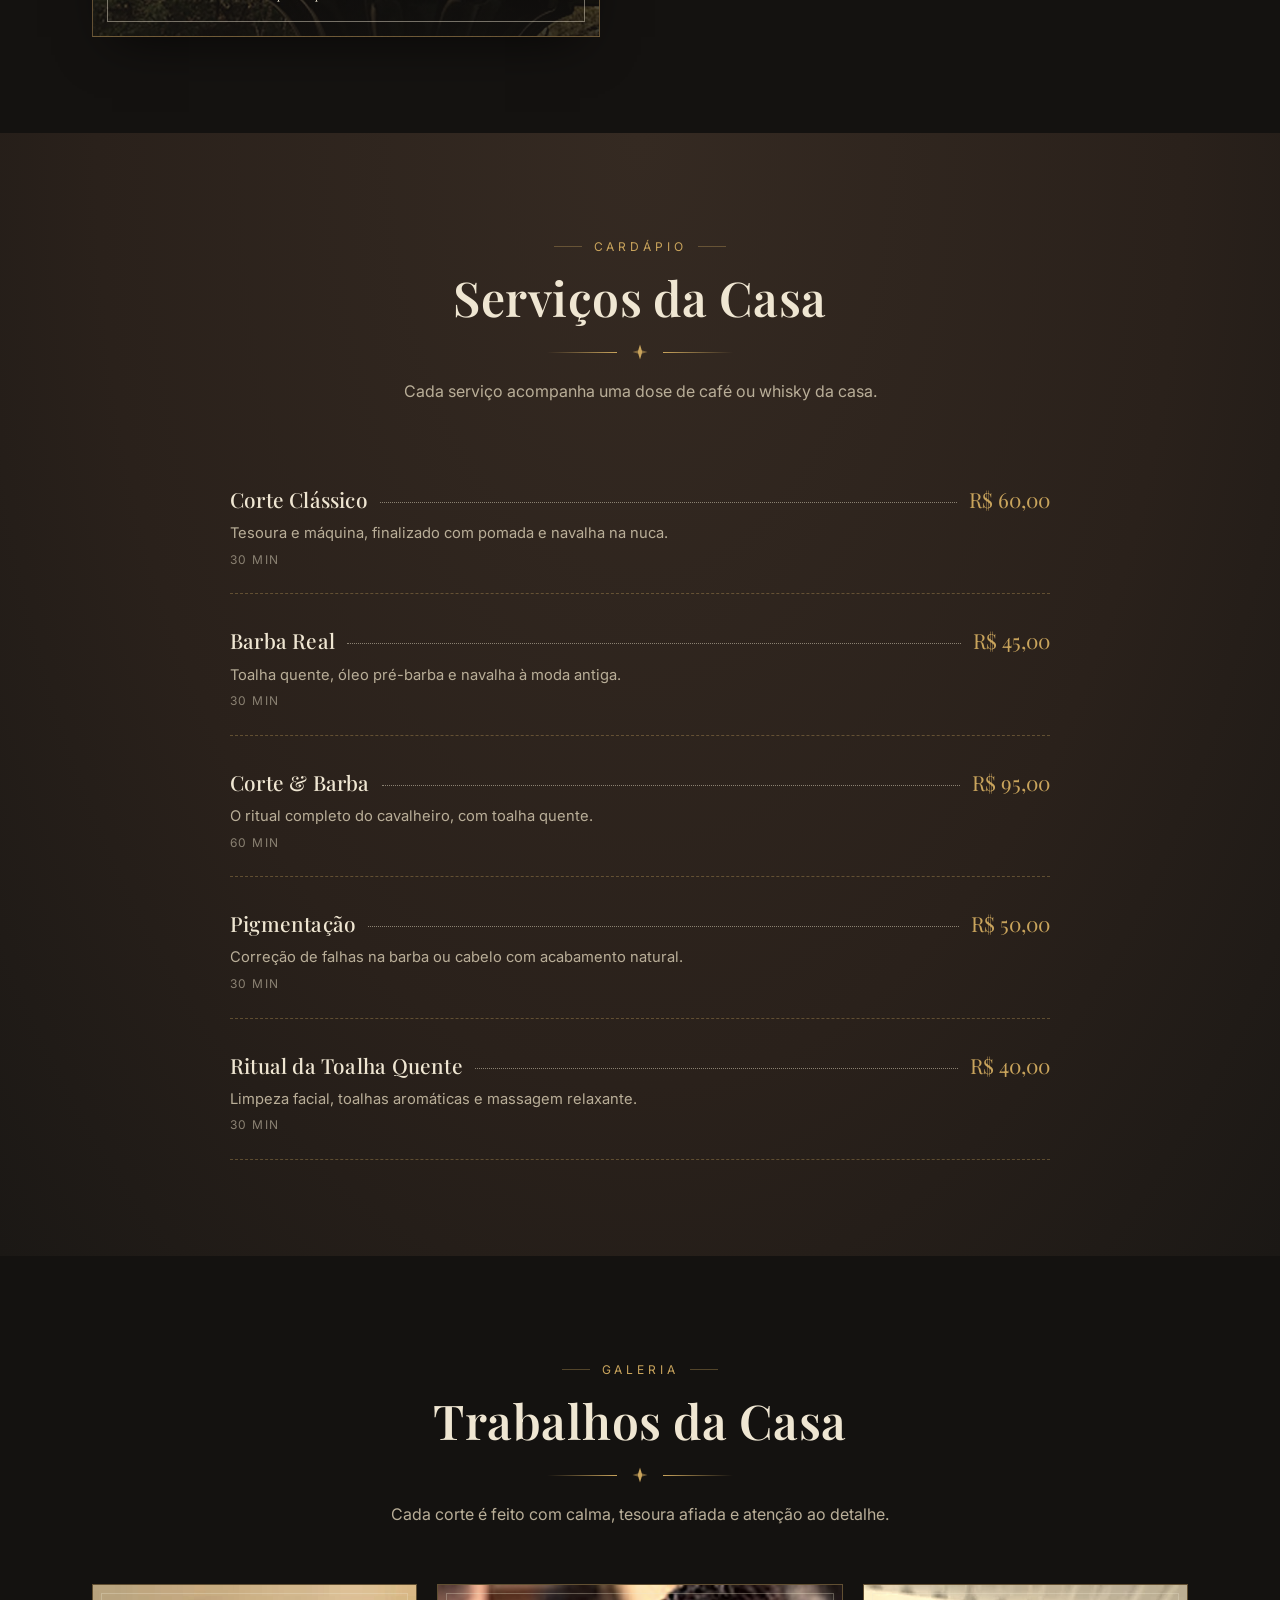
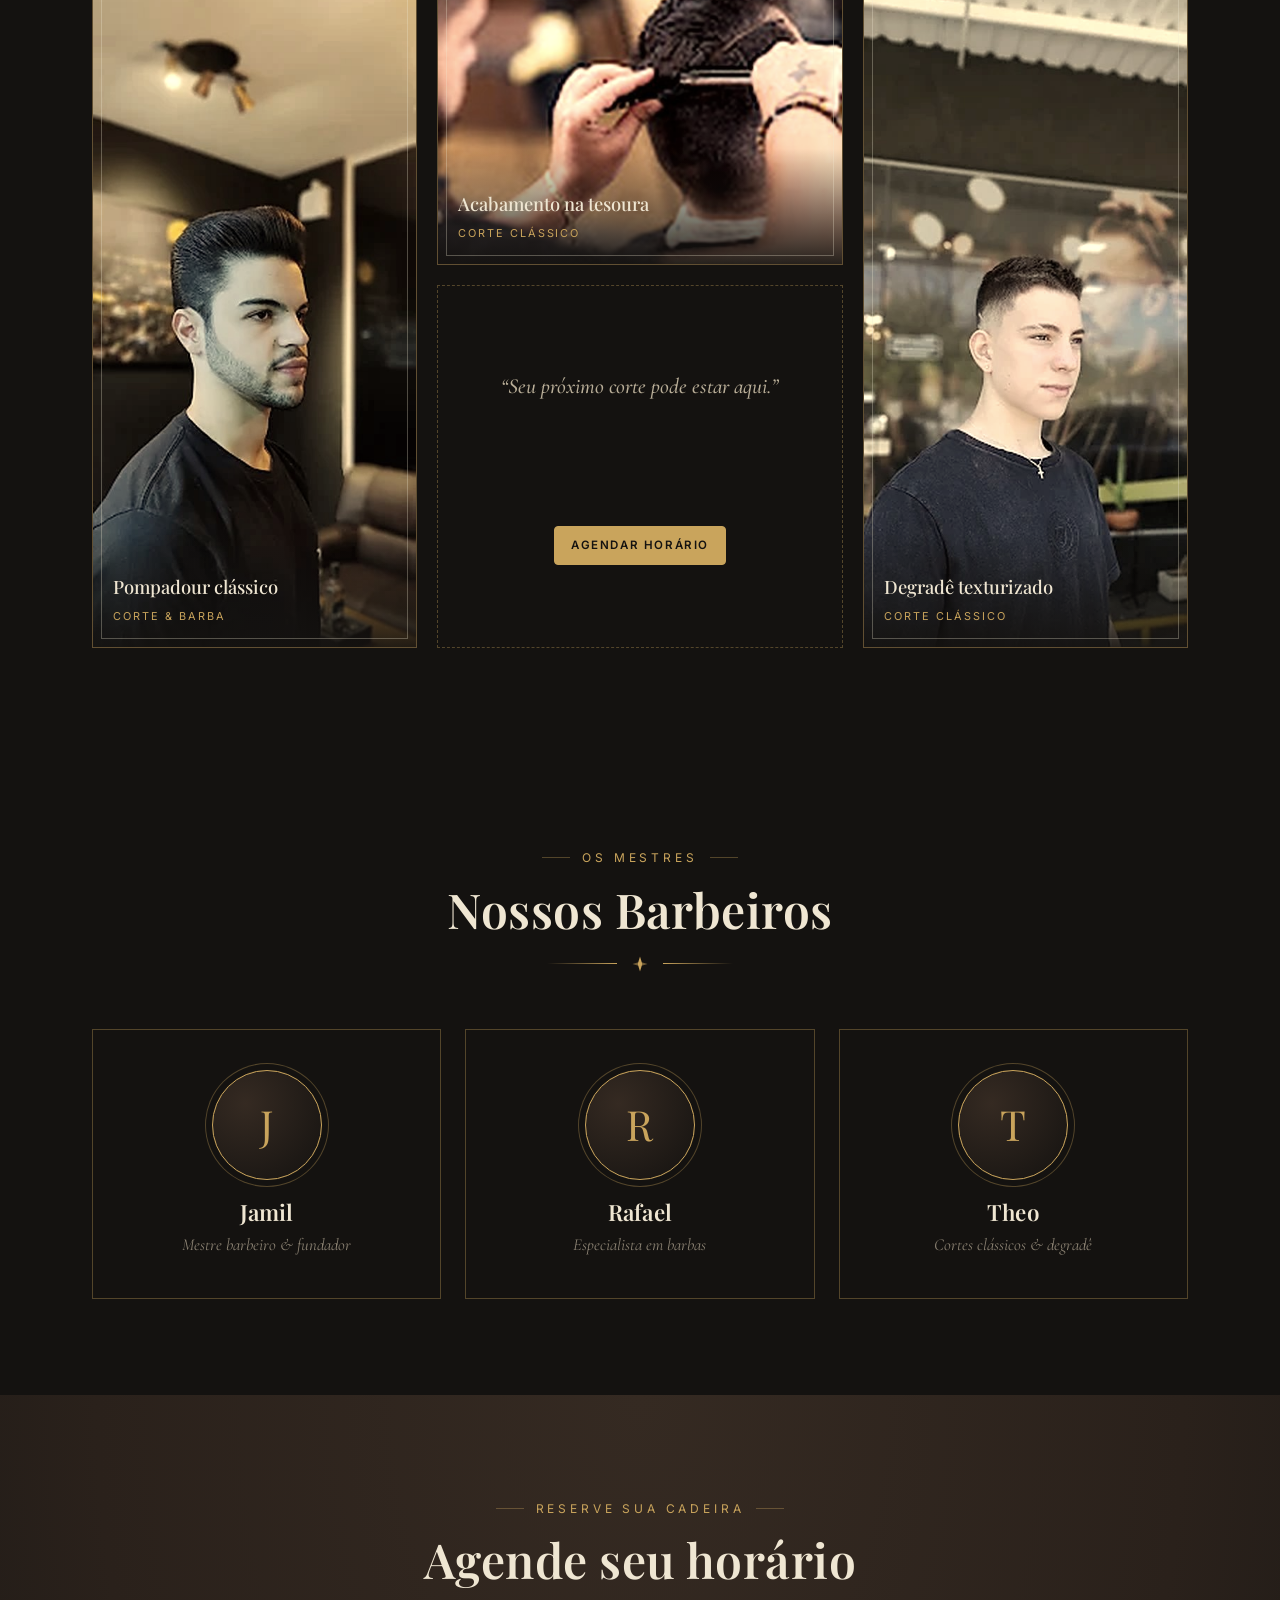
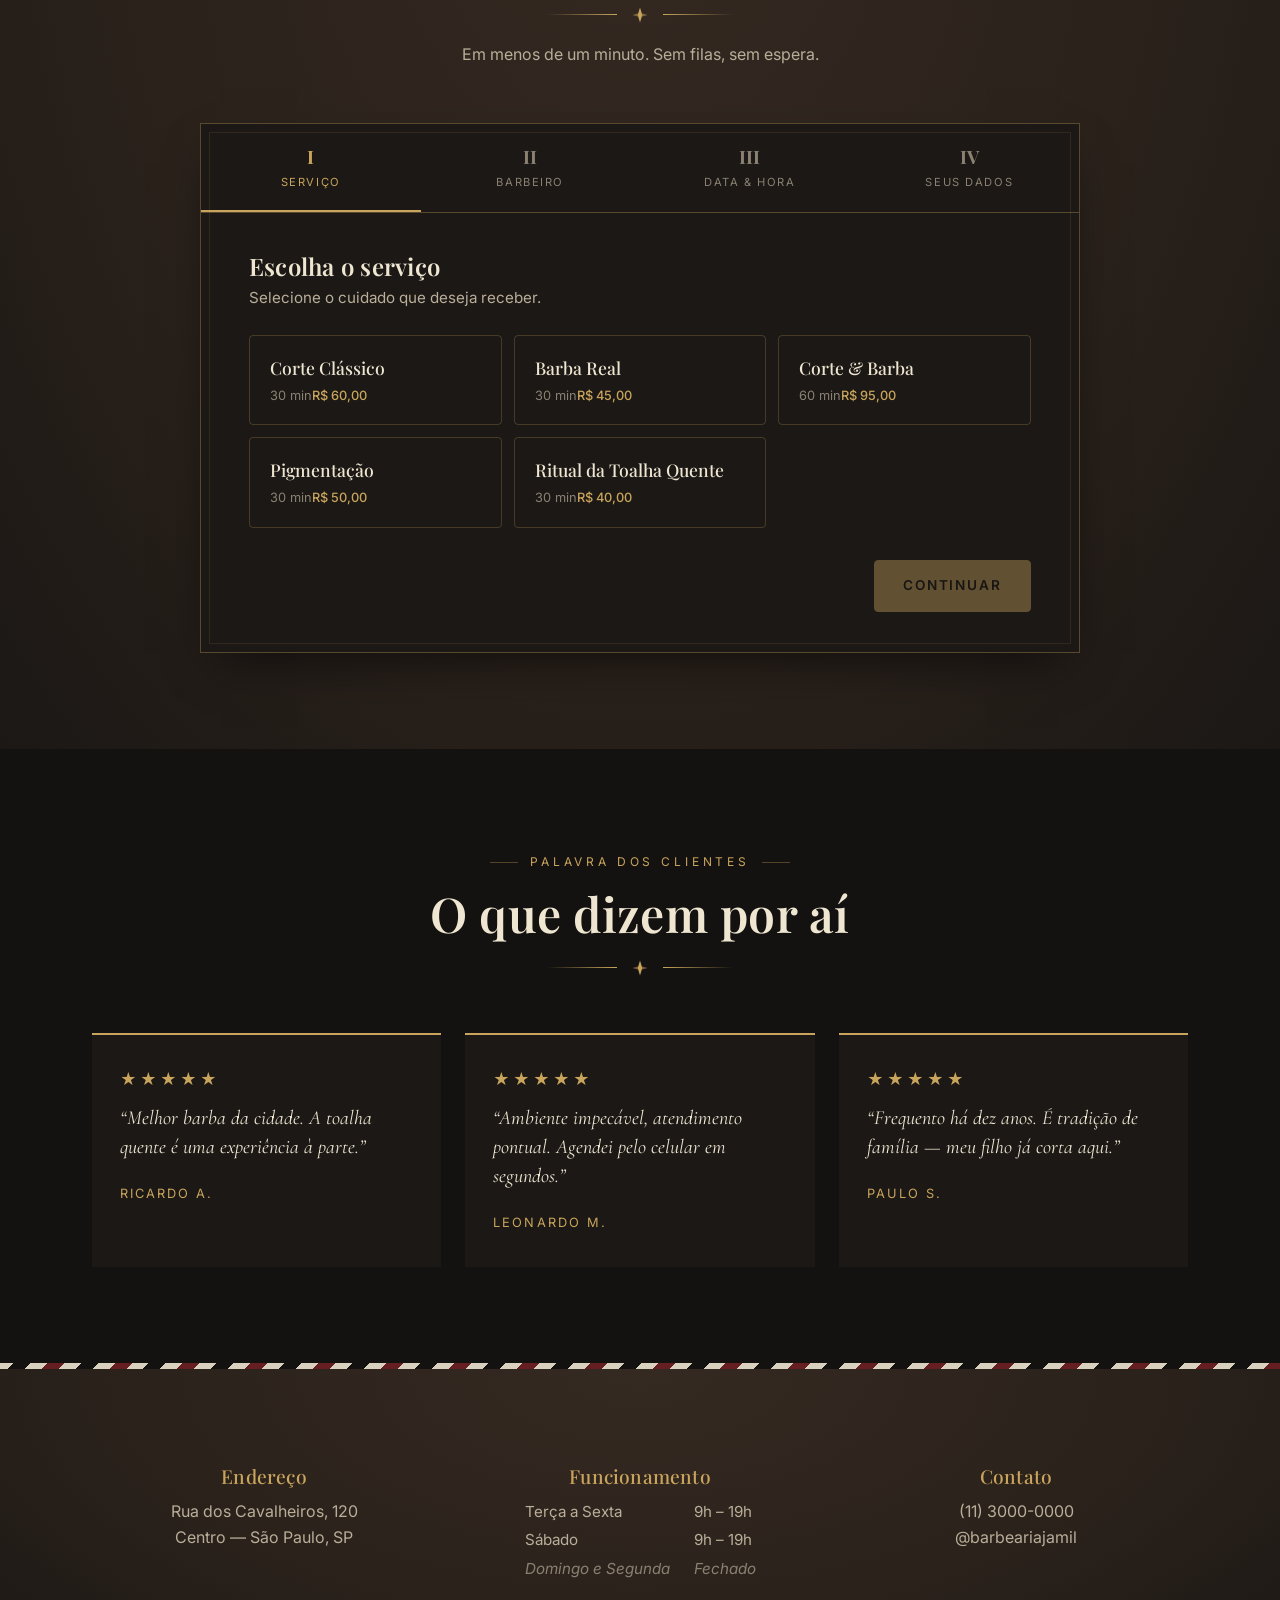
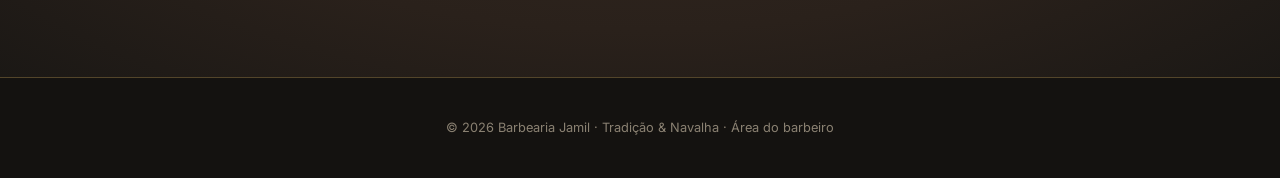
==== commit f7439eb3: "Adiciona fotos da barbearia: galeria, fundo do topo e seção A Casa Co-Authored-By: Claude Opus 5.5 <" ====
--- a/index.html
+++ b/index.html
@@ -28,6 +28,7 @@
       <nav class="nav-links" aria-label="Principal">
         <a href="#sobre">A Casa</a>
         <a href="#servicos">Serviços</a>
+        <a href="#galeria">Galeria</a>
         <a href="#barbeiros">Barbeiros</a>
         <a href="#contato">Contato</a>
       </nav>
@@ -38,6 +39,7 @@
   <main id="topo">
     <!-- HERO -->
     <section class="hero">
+      <div class="hero-photo" aria-hidden="true"></div>
       <div class="container">
         <div class="hero-seal reveal"><span>J</span><small>EST. 1998</small></div>
         <span class="eyebrow reveal">Barbearia de tradição</span>
@@ -59,9 +61,9 @@
     <!-- SOBRE -->
     <section class="section" id="sobre">
       <div class="container about">
-        <figure class="about-frame reveal" style="margin:0">
-          <svg aria-hidden="true"><use href="#i-scissors"/></svg>
-          <figcaption>Desde 1998, na mesma cadeira</figcaption>
+        <figure class="about-frame about-frame--photo reveal" style="margin:0">
+          <img src="img/poste.jpg" alt="Poste de barbeiro tradicional, listrado em vermelho, branco e azul, na fachada da barbearia" loading="lazy">
+          <figcaption>O poste que anuncia a casa</figcaption>
         </figure>
         <div class="reveal">
           <span class="eyebrow">A Casa</span>
@@ -88,6 +90,38 @@
           <p>Cada serviço acompanha uma dose de café ou whisky da casa.</p>
         </div>
         <div class="menu" id="menu"></div>
+      </div>
+    </section>
+
+    <!-- GALERIA -->
+    <section class="section" id="galeria">
+      <div class="container">
+        <div class="section-head reveal">
+          <span class="eyebrow">Galeria</span>
+          <h2>Trabalhos da Casa</h2>
+          <div class="ornament"><svg><use href="#i-diamond"/></svg></div>
+          <p>Cada corte é feito com calma, tesoura afiada e atenção ao detalhe.</p>
+        </div>
+        <div class="gallery">
+          <figure class="shot shot--tall reveal" data-full="img/pompadour.jpg">
+            <img src="img/pompadour.jpg" alt="Cliente com pompadour volumoso e barba desenhada" loading="lazy">
+            <figcaption><b>Pompadour clássico</b><span>Corte &amp; Barba</span></figcaption>
+          </figure>
+          <div class="gallery-mid">
+            <figure class="shot shot--wide reveal" data-full="img/corte-tesoura.jpg">
+              <img src="img/corte-tesoura.jpg" alt="Barbeiro finalizando corte com tesoura e pente" loading="lazy">
+              <figcaption><b>Acabamento na tesoura</b><span>Corte Clássico</span></figcaption>
+            </figure>
+            <div class="gallery-cta reveal">
+              <p class="script">“Seu próximo corte pode estar aqui.”</p>
+              <a href="#agendar" class="btn btn--sm">Agendar horário</a>
+            </div>
+          </div>
+          <figure class="shot shot--tall reveal" data-full="img/degrade.jpg">
+            <img src="img/degrade.jpg" alt="Cliente com degradê baixo e topo texturizado" loading="lazy">
+            <figcaption><b>Degradê texturizado</b><span>Corte Clássico</span></figcaption>
+          </figure>
+        </div>
       </div>
     </section>
 
@@ -237,6 +271,11 @@
     </section>
   </main>
 
+  <div class="lightbox" id="lightbox" role="dialog" aria-modal="true" aria-label="Foto ampliada">
+    <button class="lightbox-close" aria-label="Fechar">×</button>
+    <figure><img alt=""><figcaption></figcaption></figure>
+  </div>
+
   <footer class="footer">
     <div class="container">
       © <span id="year"></span> Barbearia Jamil · Tradição & Navalha · <a href="admin.html">Área do barbeiro</a>
--- a/css/style.css
+++ b/css/style.css
@@ -146,6 +146,19 @@
   border: 1px solid var(--gold-dim);
   pointer-events: none;
 }
+.hero-photo {
+  position: absolute; inset: -20px;
+  background: url('../img/corte-tesoura.jpg') center 30% / cover no-repeat;
+  filter: blur(3px) sepia(0.35) brightness(0.45) contrast(1.05);
+  transform: scale(1.04);
+}
+.hero-photo::after {
+  content: ''; position: absolute; inset: 0;
+  background:
+    radial-gradient(ellipse 70% 60% at 50% 45%, rgba(20, 18, 16, 0.35), rgba(20, 18, 16, 0.85) 75%),
+    linear-gradient(180deg, rgba(20, 18, 16, 0.6), transparent 30%, transparent 70%, var(--ink));
+}
+.hero > .container { position: relative; z-index: 1; }
 .hero-seal {
   width: 120px; height: 120px; margin: 0 auto 28px;
   border-radius: 50%; border: 1px solid var(--gold);
@@ -178,6 +191,51 @@
 .about-frame::before { content: ''; position: absolute; inset: 14px; border: 1px solid var(--gold-dim); }
 .about-frame svg { width: 45%; color: var(--gold); opacity: 0.85; }
 .about-frame figcaption { position: absolute; bottom: 30px; left: 0; right: 0; text-align: center; font-family: var(--script); font-style: italic; color: var(--cream-dim); font-size: 1.1rem; }
+.about-frame--photo { overflow: hidden; }
+.about-frame--photo img { position: absolute; inset: 0; width: 100%; height: 100%; object-fit: cover; filter: sepia(0.15) contrast(1.05); }
+.about-frame--photo::before { z-index: 1; border-color: rgba(239, 230, 210, 0.45); }
+.about-frame--photo::after { content: ''; position: absolute; inset: 0; background: linear-gradient(180deg, transparent 55%, rgba(20, 18, 16, 0.85)); }
+.about-frame--photo figcaption { z-index: 2; color: var(--cream); }
+
+/* ---------- galeria ---------- */
+.gallery { display: grid; gap: 14px; grid-template-columns: 1fr 1fr; }
+.gallery-mid { display: contents; }
+.shot {
+  margin: 0; position: relative; overflow: hidden; cursor: zoom-in;
+  border: 1px solid var(--gold-dim); background: var(--leather);
+}
+.shot::before { content: ''; position: absolute; inset: 8px; border: 1px solid rgba(239, 230, 210, 0.3); z-index: 2; pointer-events: none; transition: inset 0.5s var(--ease); }
+.shot img { width: 100%; height: 100%; object-fit: cover; filter: sepia(0.25) saturate(0.9); transition: transform 0.8s var(--ease), filter 0.5s; }
+.shot:hover img { transform: scale(1.05); filter: none; }
+.shot:hover::before { inset: 12px; }
+.shot figcaption {
+  position: absolute; left: 0; right: 0; bottom: 0; z-index: 1;
+  padding: 40px 20px 20px;
+  background: linear-gradient(180deg, transparent, rgba(20, 18, 16, 0.92));
+}
+.shot figcaption b { display: block; font-family: var(--serif); font-weight: 500; font-size: 1.15rem; }
+.shot figcaption span { font-size: 0.68rem; letter-spacing: 0.18em; text-transform: uppercase; color: var(--gold); }
+.shot--tall { aspect-ratio: 230 / 472; }
+.shot--wide { grid-column: 1 / -1; aspect-ratio: 381 / 264; }
+.shot--wide, .gallery-cta { order: 1; }
+.shot figcaption b { overflow-wrap: anywhere; }
+@media (max-width: 819px) { .shot--tall figcaption { padding: 30px 12px 12px; } .shot--tall figcaption b { font-size: 1rem; } }
+.gallery-cta { grid-column: 1 / -1; text-align: center; padding: 28px 20px; border: 1px dashed var(--gold-dim); display: grid; place-items: center; gap: 14px; }
+.gallery-cta p { margin: 0; font-size: 1.35rem; color: var(--cream-dim); }
+@media (min-width: 820px) {
+  .gallery { grid-template-columns: 1fr 1.25fr 1fr; gap: 20px; align-items: stretch; }
+  .gallery-mid { display: grid; gap: 20px; grid-template-rows: auto 1fr; }
+  .shot--wide, .gallery-cta { grid-column: auto; order: 0; }
+  .shot--tall { aspect-ratio: auto; min-height: 560px; }
+}
+
+.lightbox { position: fixed; inset: 0; z-index: 90; display: none; place-items: center; padding: 24px 16px; background: rgba(10, 9, 8, 0.92); backdrop-filter: blur(6px); }
+.lightbox.open { display: grid; animation: fadeUp 0.3s var(--ease); }
+.lightbox figure { margin: 0; text-align: center; }
+.lightbox img { max-width: min(92vw, 640px); max-height: 80vh; border: 1px solid var(--gold-dim); }
+.lightbox figcaption { margin-top: 12px; font-family: var(--script); font-style: italic; font-size: 1.2rem; color: var(--cream-dim); }
+.lightbox-close { position: absolute; top: 14px; right: 18px; background: none; border: 0; color: var(--gold); font-size: 2.2rem; line-height: 1; }
+
 .about h2 { font-size: clamp(2rem, 4.5vw, 2.8rem); margin: 14px 0 20px; }
 .about p { color: var(--cream-dim); }
 .about blockquote { margin: 28px 0 0; padding-left: 20px; border-left: 2px solid var(--gold); font-family: var(--script); font-style: italic; font-size: 1.4rem; color: var(--cream); }
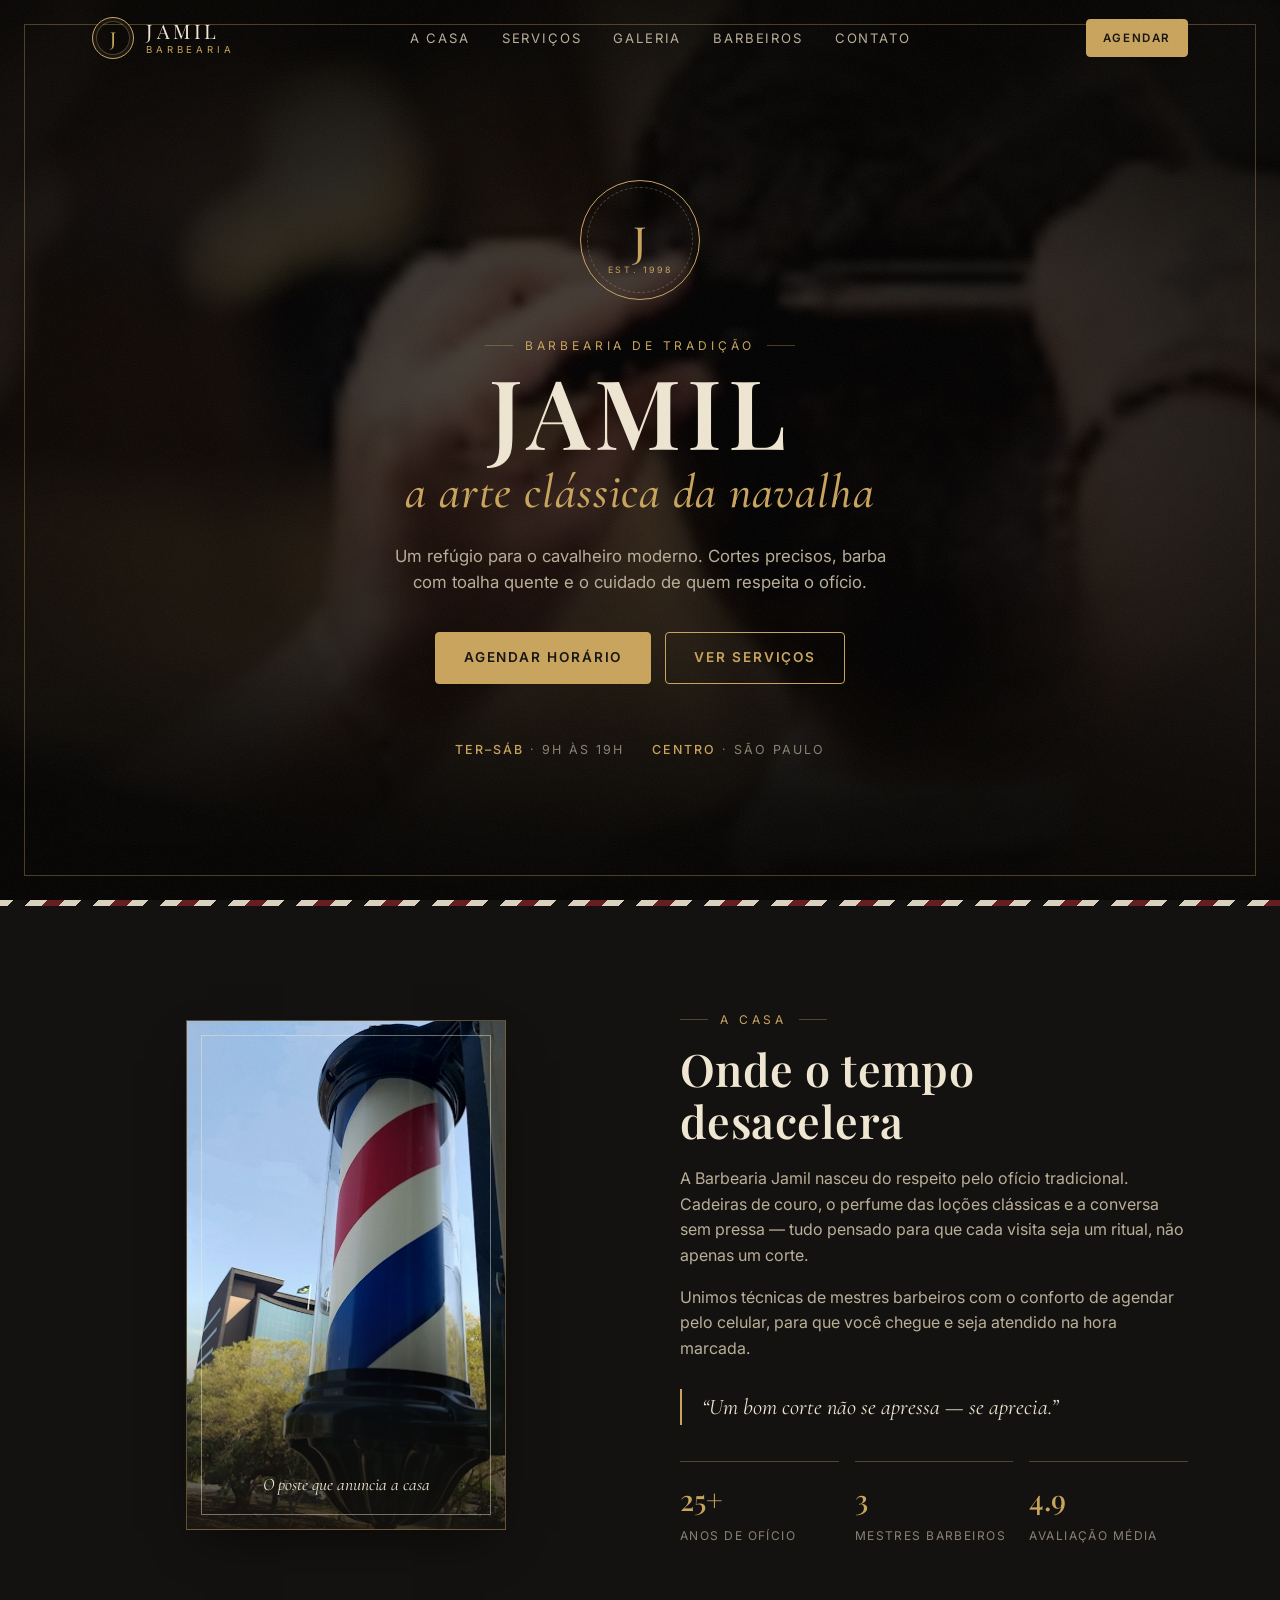
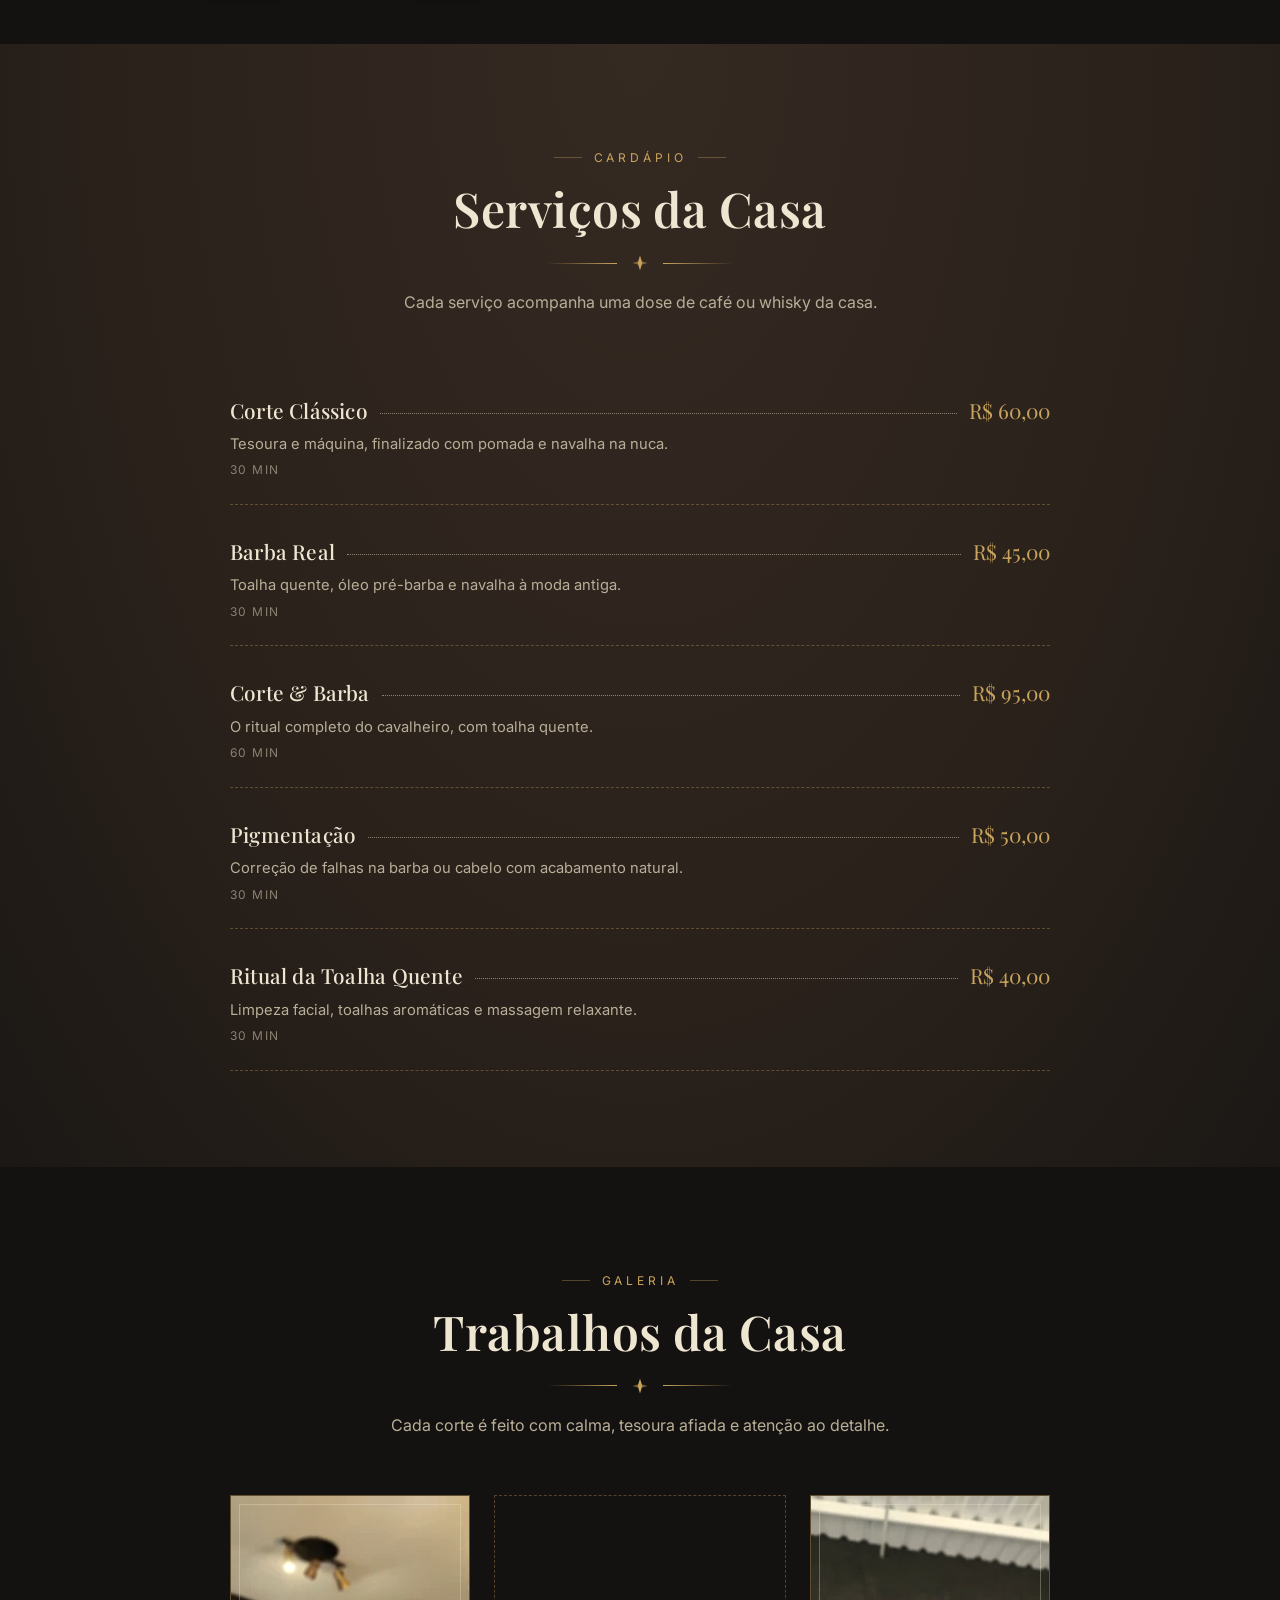
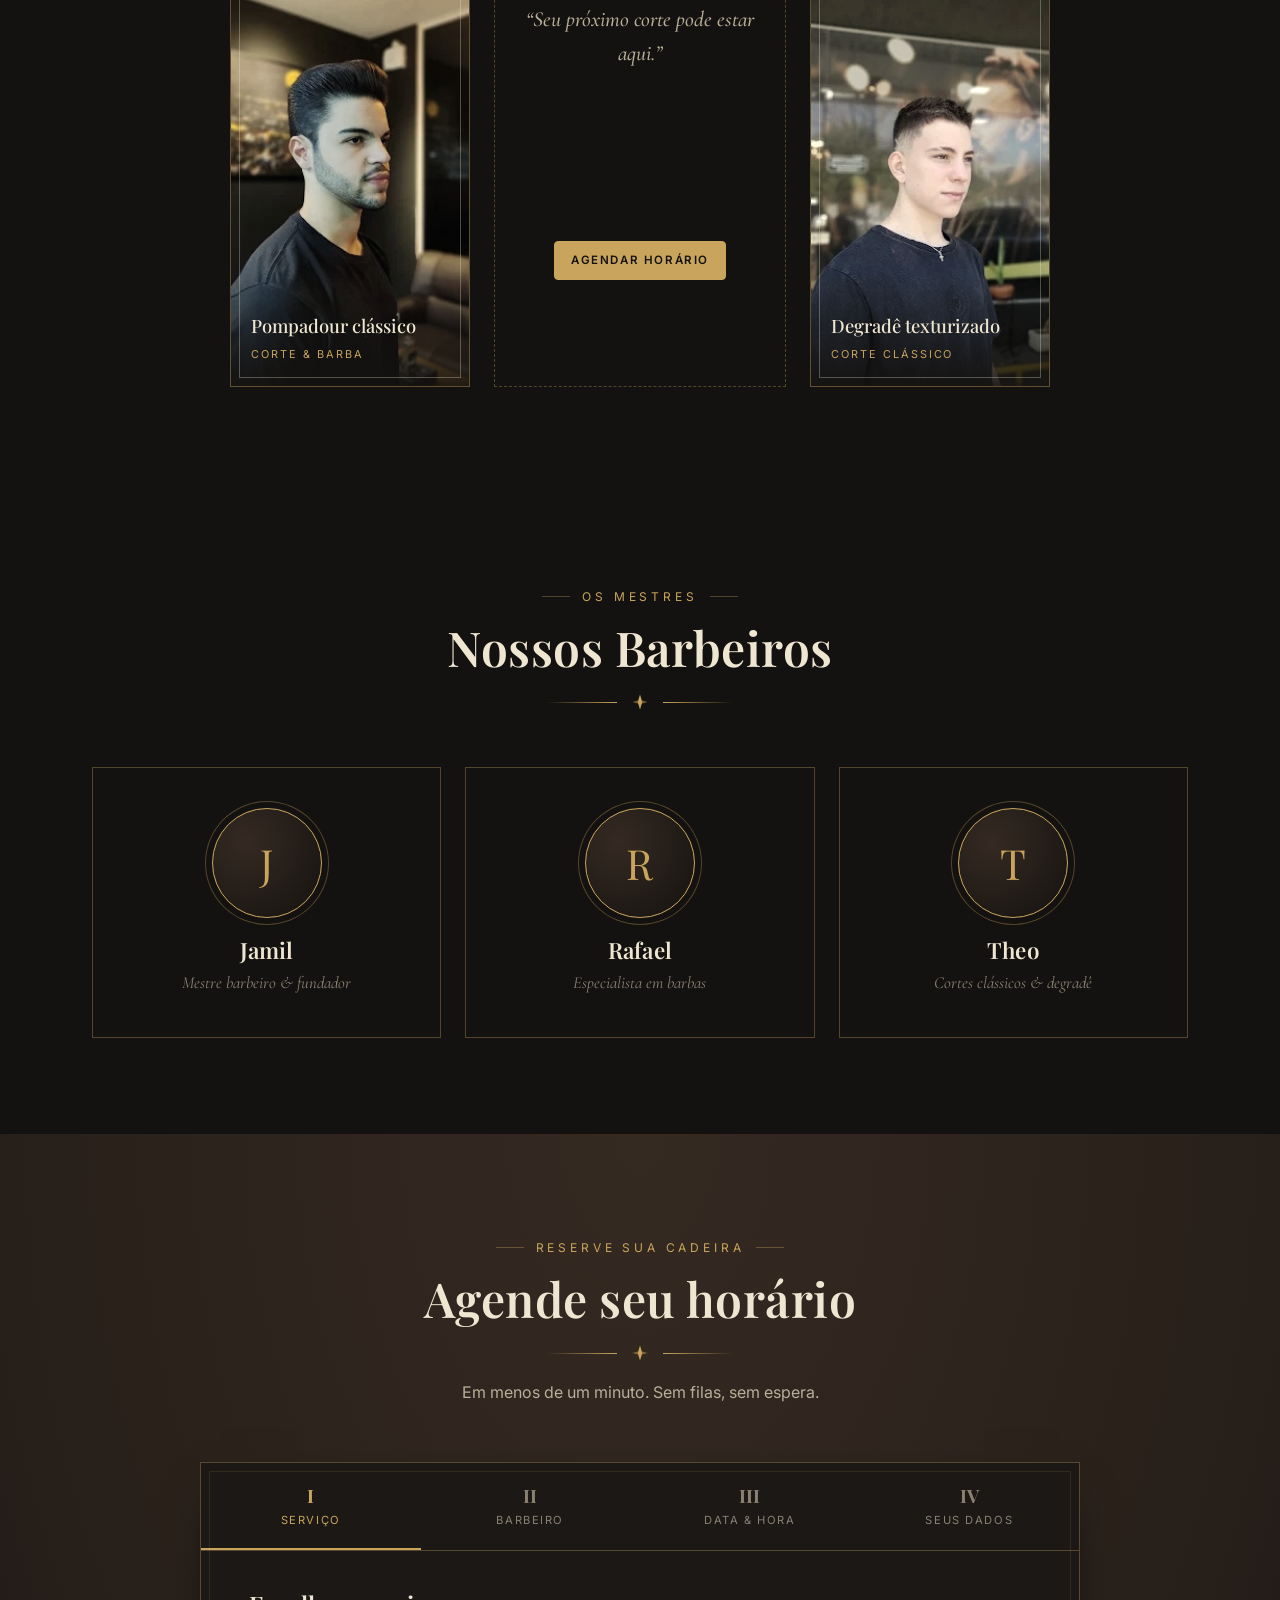
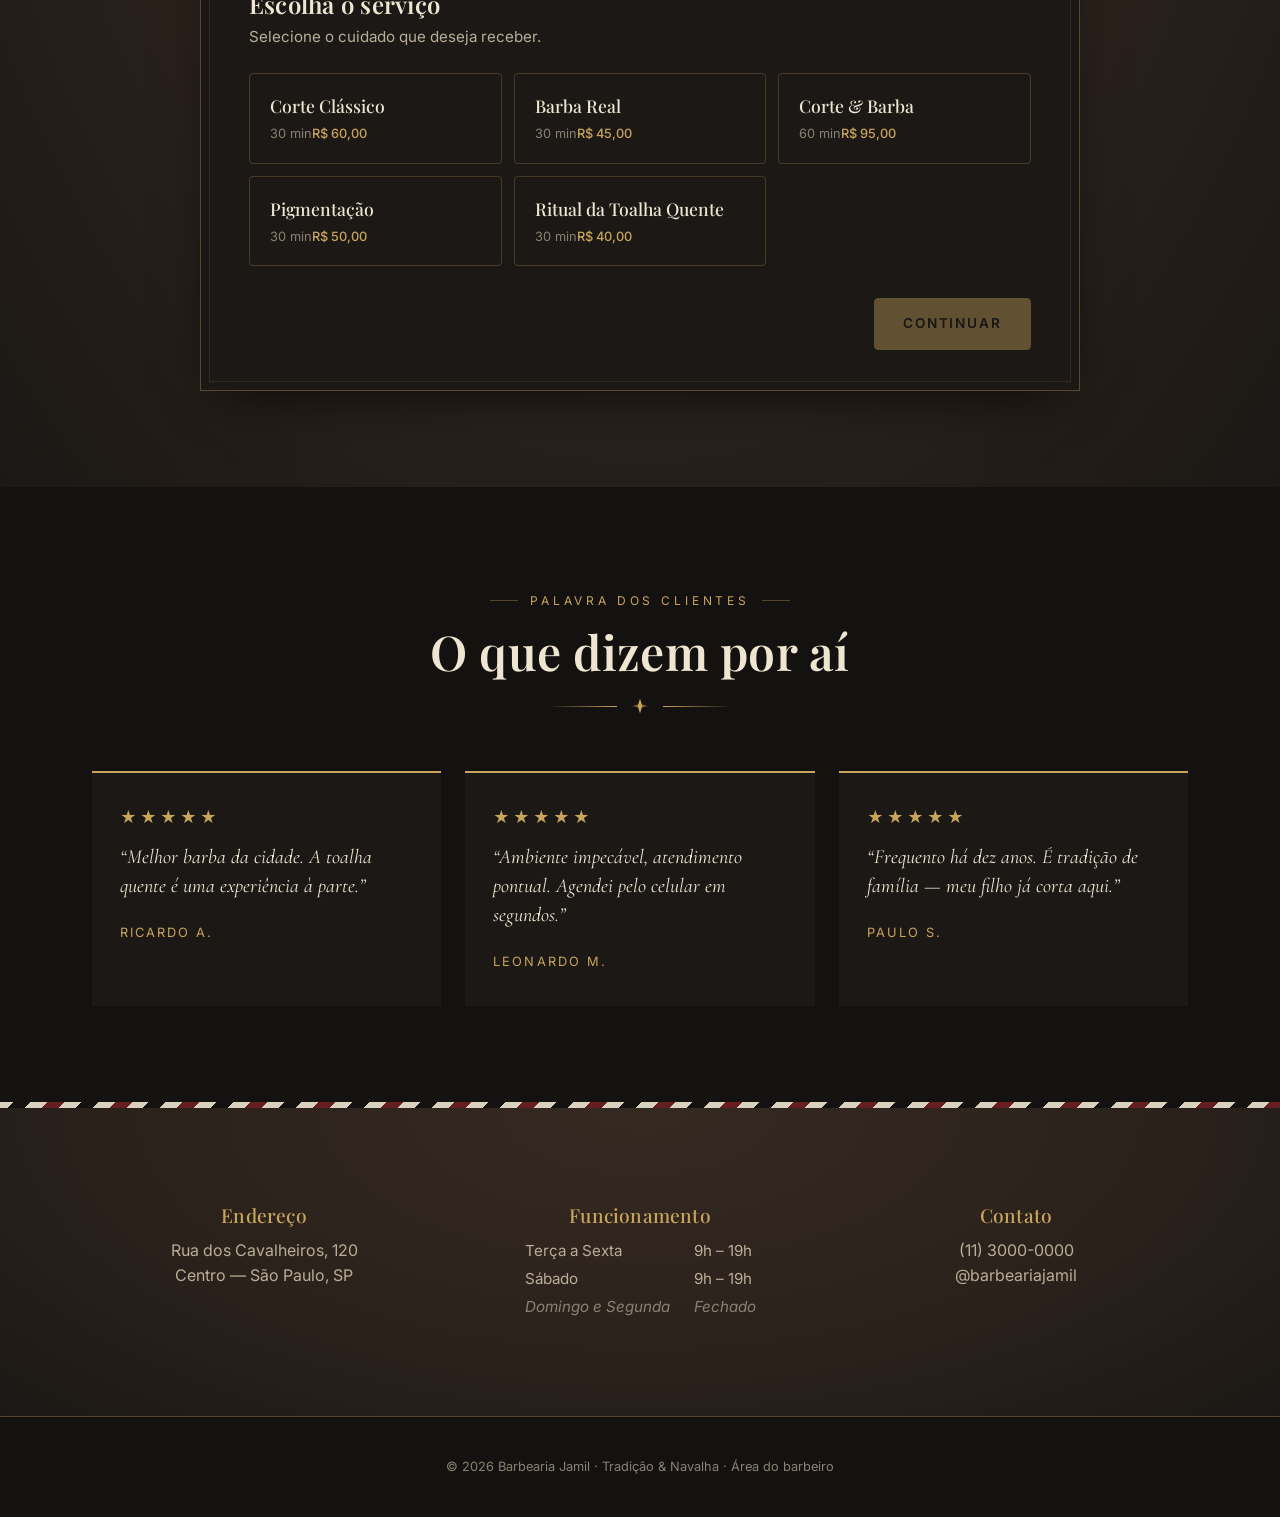
==== commit 9465e1f5: "Fotos em tamanho original e layout ajustado para manter a nitidez Co-Authored-By: Claude Opus 5.5 <n" ====
--- a/index.html
+++ b/index.html
@@ -108,10 +108,6 @@
             <figcaption><b>Pompadour clássico</b><span>Corte &amp; Barba</span></figcaption>
           </figure>
           <div class="gallery-mid">
-            <figure class="shot shot--wide reveal" data-full="img/corte-tesoura.jpg">
-              <img src="img/corte-tesoura.jpg" alt="Barbeiro finalizando corte com tesoura e pente" loading="lazy">
-              <figcaption><b>Acabamento na tesoura</b><span>Corte Clássico</span></figcaption>
-            </figure>
             <div class="gallery-cta reveal">
               <p class="script">“Seu próximo corte pode estar aqui.”</p>
               <a href="#agendar" class="btn btn--sm">Agendar horário</a>
--- a/css/style.css
+++ b/css/style.css
@@ -191,7 +191,7 @@
 .about-frame::before { content: ''; position: absolute; inset: 14px; border: 1px solid var(--gold-dim); }
 .about-frame svg { width: 45%; color: var(--gold); opacity: 0.85; }
 .about-frame figcaption { position: absolute; bottom: 30px; left: 0; right: 0; text-align: center; font-family: var(--script); font-style: italic; color: var(--cream-dim); font-size: 1.1rem; }
-.about-frame--photo { overflow: hidden; }
+.about-frame--photo { overflow: hidden; width: 100%; max-width: 320px; justify-self: center; aspect-ratio: 320 / 510; }
 .about-frame--photo img { position: absolute; inset: 0; width: 100%; height: 100%; object-fit: cover; filter: sepia(0.15) contrast(1.05); }
 .about-frame--photo::before { z-index: 1; border-color: rgba(239, 230, 210, 0.45); }
 .about-frame--photo::after { content: ''; position: absolute; inset: 0; background: linear-gradient(180deg, transparent 55%, rgba(20, 18, 16, 0.85)); }
@@ -222,11 +222,12 @@
 @media (max-width: 819px) { .shot--tall figcaption { padding: 30px 12px 12px; } .shot--tall figcaption b { font-size: 1rem; } }
 .gallery-cta { grid-column: 1 / -1; text-align: center; padding: 28px 20px; border: 1px dashed var(--gold-dim); display: grid; place-items: center; gap: 14px; }
 .gallery-cta p { margin: 0; font-size: 1.35rem; color: var(--cream-dim); }
+/* fotos exibidas perto do tamanho original para não perder nitidez */
+.gallery { max-width: 560px; margin: 0 auto; }
 @media (min-width: 820px) {
-  .gallery { grid-template-columns: 1fr 1.25fr 1fr; gap: 20px; align-items: stretch; }
-  .gallery-mid { display: grid; gap: 20px; grid-template-rows: auto 1fr; }
+  .gallery { max-width: 820px; grid-template-columns: 240px 1fr 240px; gap: 24px; align-items: stretch; }
+  .gallery-mid { display: grid; }
   .shot--wide, .gallery-cta { grid-column: auto; order: 0; }
-  .shot--tall { aspect-ratio: auto; min-height: 560px; }
 }
 
 .lightbox { position: fixed; inset: 0; z-index: 90; display: none; place-items: center; padding: 24px 16px; background: rgba(10, 9, 8, 0.92); backdrop-filter: blur(6px); }
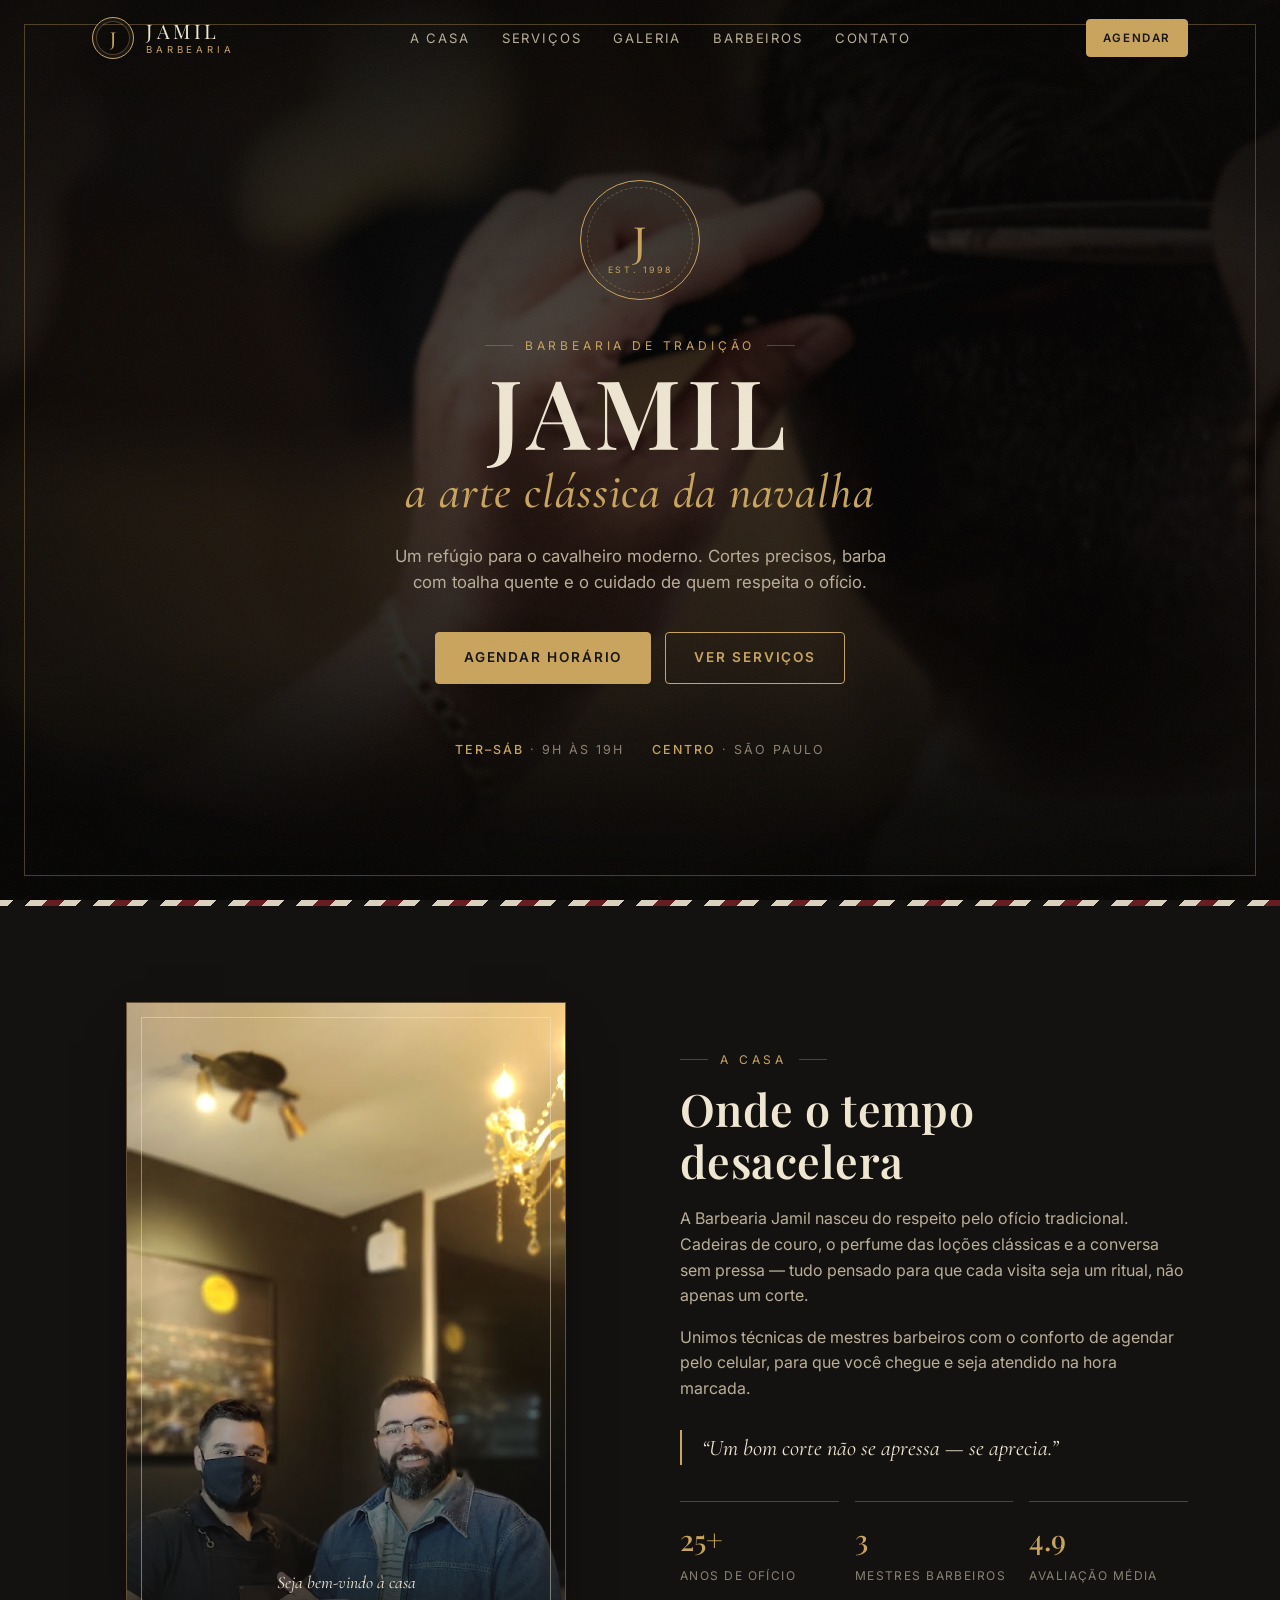
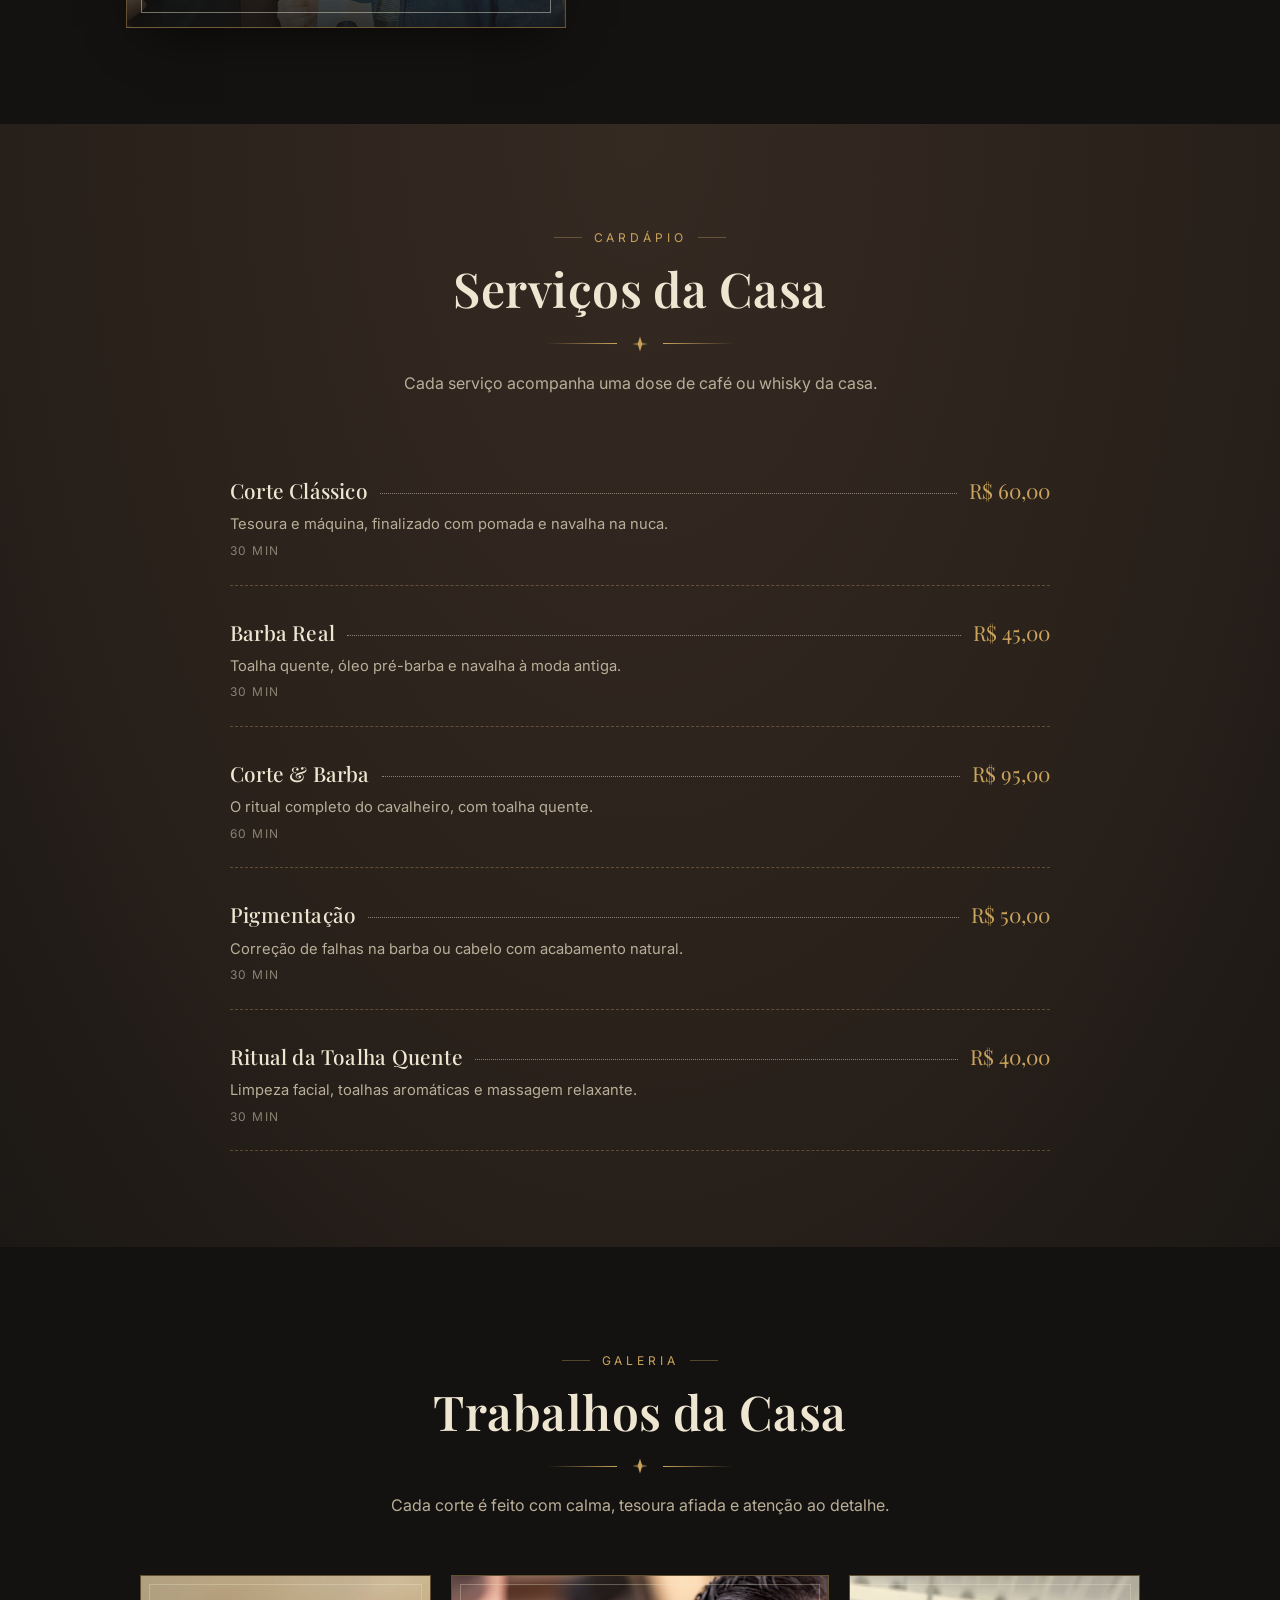
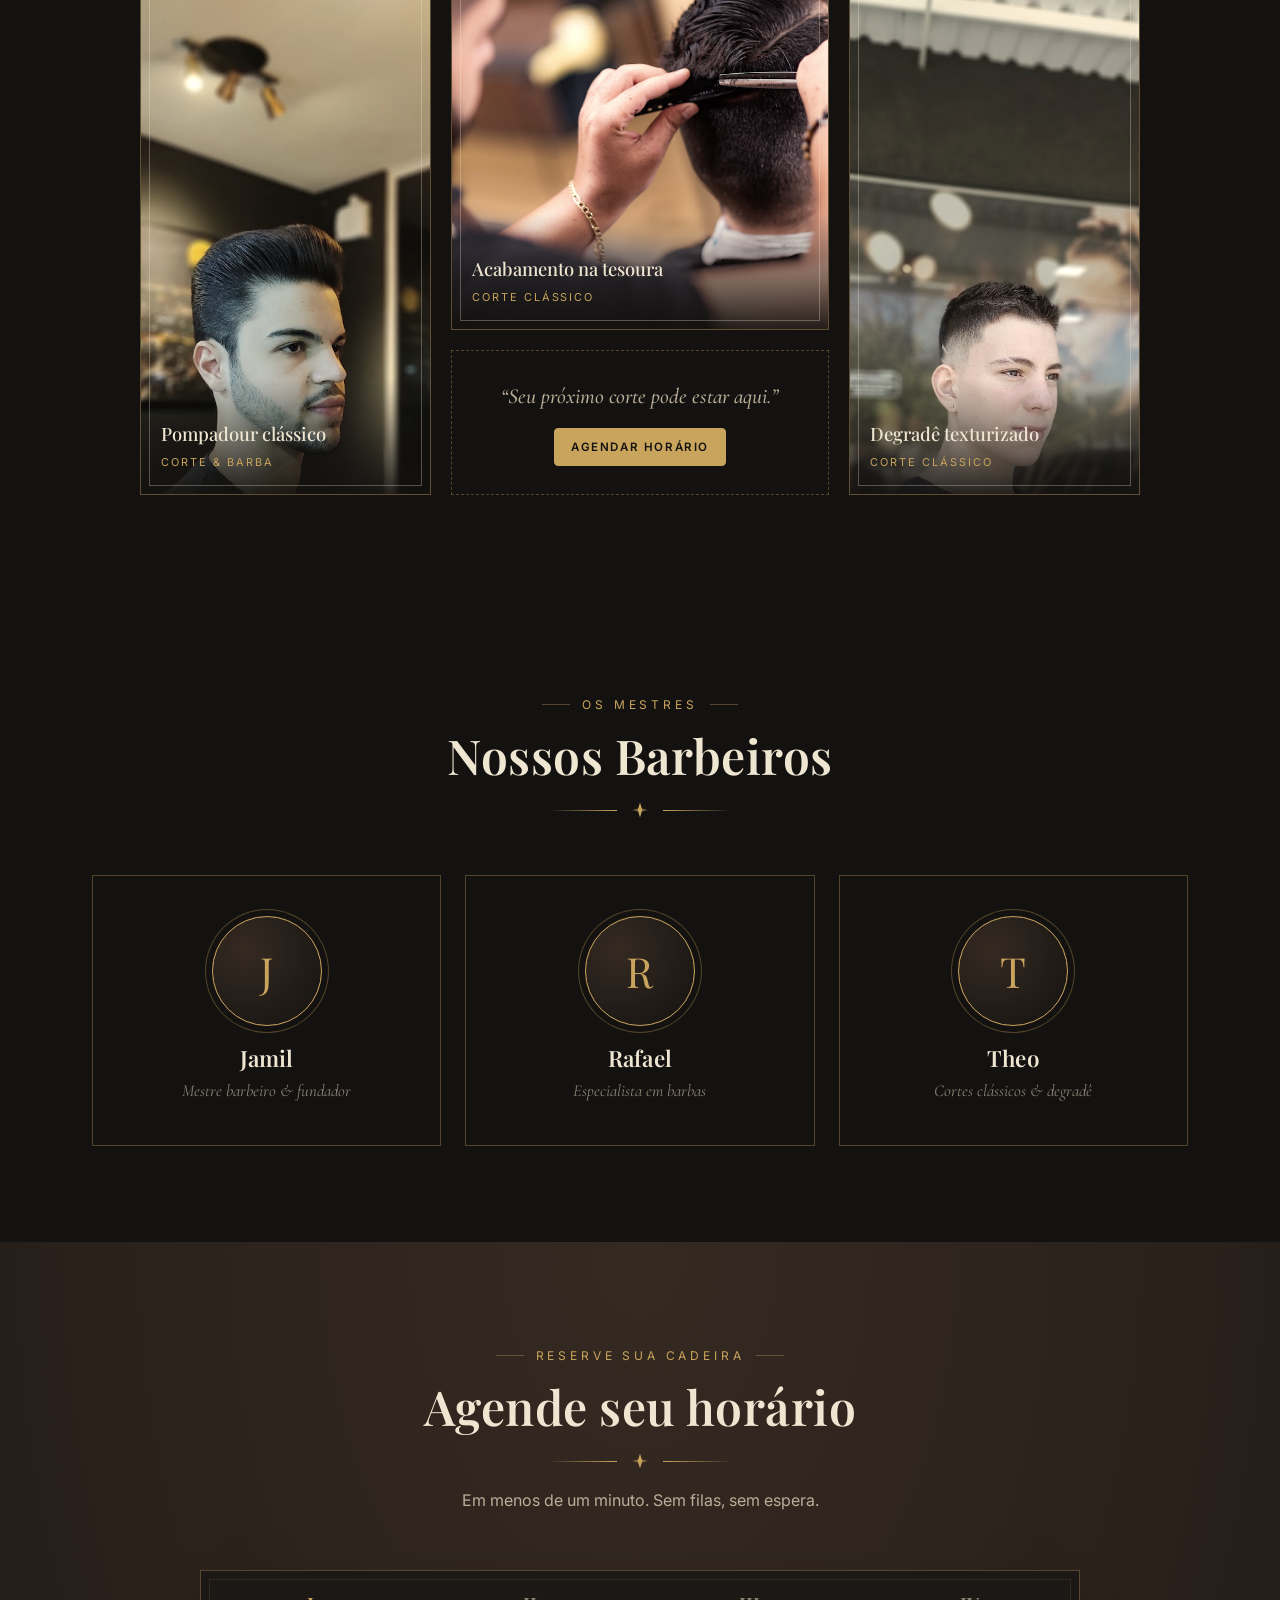
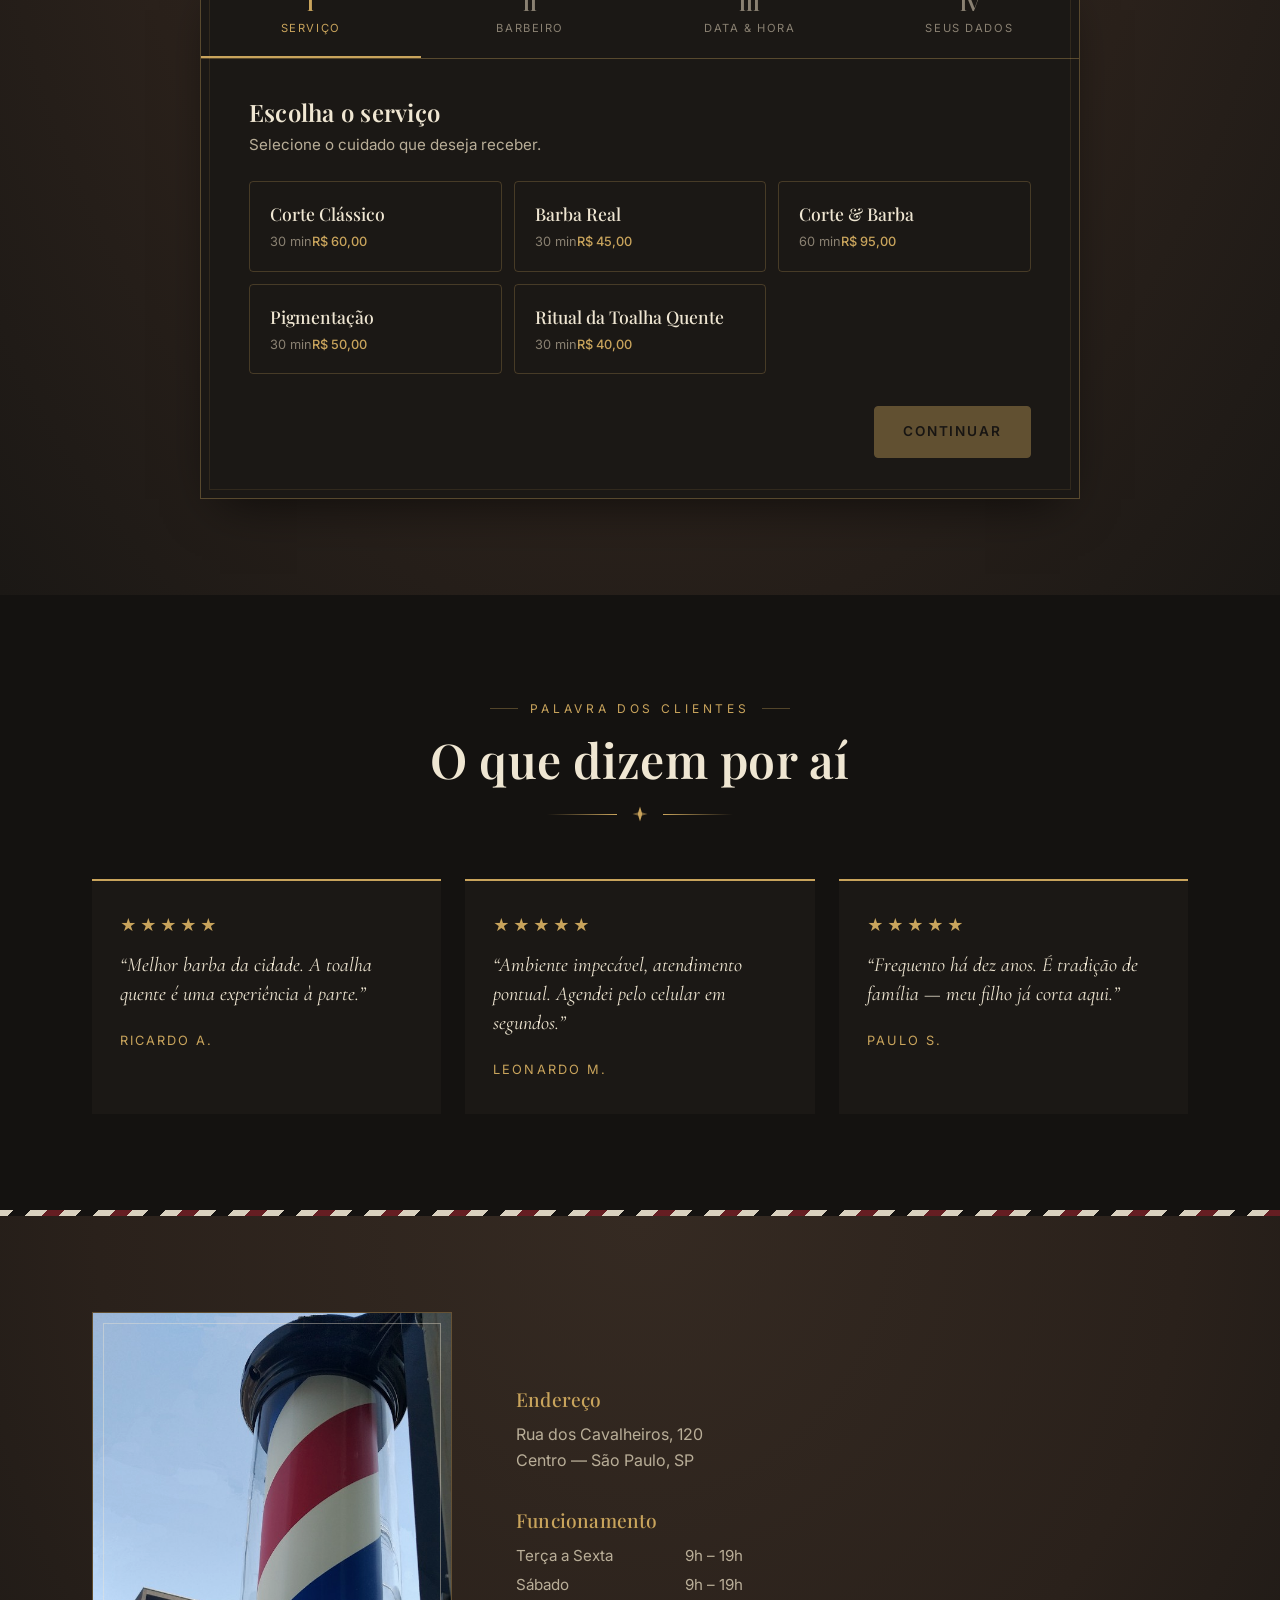
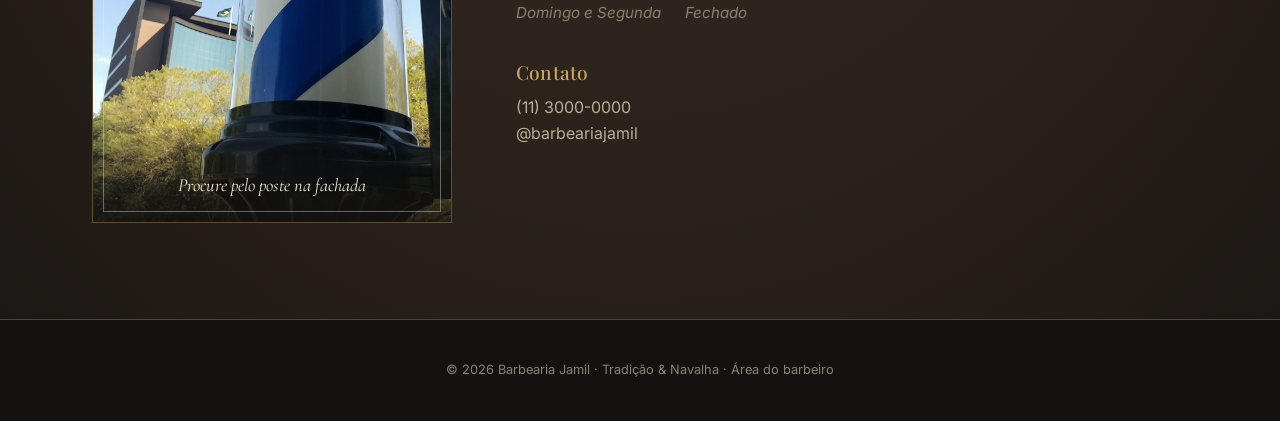
==== commit 8efed9a4: "Usa as fotos originais: interior em A Casa, galeria ampliada e poste no contato Co-Authored-By: Clau" ====
--- a/index.html
+++ b/index.html
@@ -62,8 +62,8 @@
     <section class="section" id="sobre">
       <div class="container about">
         <figure class="about-frame about-frame--photo reveal" style="margin:0">
-          <img src="img/poste.jpg" alt="Poste de barbeiro tradicional, listrado em vermelho, branco e azul, na fachada da barbearia" loading="lazy">
-          <figcaption>O poste que anuncia a casa</figcaption>
+          <img src="img/ambiente.jpg" alt="Interior da barbearia, com paredes escuras, quadro iluminado e lustre de cristal, com barbeiro e cliente sorrindo" loading="lazy">
+          <figcaption>Seja bem-vindo à casa</figcaption>
         </figure>
         <div class="reveal">
           <span class="eyebrow">A Casa</span>
@@ -108,6 +108,10 @@
             <figcaption><b>Pompadour clássico</b><span>Corte &amp; Barba</span></figcaption>
           </figure>
           <div class="gallery-mid">
+            <figure class="shot shot--wide reveal" data-full="img/cortando.jpg">
+              <img src="img/cortando.jpg" alt="Barbeiro finalizando corte com tesoura e pente" loading="lazy">
+              <figcaption><b>Acabamento na tesoura</b><span>Corte Clássico</span></figcaption>
+            </figure>
             <div class="gallery-cta reveal">
               <p class="script">“Seu próximo corte pode estar aqui.”</p>
               <a href="#agendar" class="btn btn--sm">Agendar horário</a>
@@ -244,7 +248,11 @@
 
     <!-- CONTATO -->
     <section class="section section--leather" id="contato">
-      <div class="container">
+      <div class="container contact">
+        <figure class="contact-photo reveal">
+          <img src="img/poste.jpg" alt="Poste de barbeiro listrado em vermelho, branco e azul na fachada da barbearia" loading="lazy">
+          <figcaption>Procure pelo poste na fachada</figcaption>
+        </figure>
         <div class="info">
           <div class="reveal">
             <h4>Endereço</h4>
--- a/css/style.css
+++ b/css/style.css
@@ -148,8 +148,8 @@
 }
 .hero-photo {
   position: absolute; inset: -20px;
-  background: url('../img/corte-tesoura.jpg') center 30% / cover no-repeat;
-  filter: blur(3px) sepia(0.35) brightness(0.45) contrast(1.05);
+  background: url('../img/cortando.jpg') center 35% / cover no-repeat;
+  filter: blur(2px) sepia(0.35) brightness(0.45) contrast(1.05);
   transform: scale(1.04);
 }
 .hero-photo::after {
@@ -191,7 +191,7 @@
 .about-frame::before { content: ''; position: absolute; inset: 14px; border: 1px solid var(--gold-dim); }
 .about-frame svg { width: 45%; color: var(--gold); opacity: 0.85; }
 .about-frame figcaption { position: absolute; bottom: 30px; left: 0; right: 0; text-align: center; font-family: var(--script); font-style: italic; color: var(--cream-dim); font-size: 1.1rem; }
-.about-frame--photo { overflow: hidden; width: 100%; max-width: 320px; justify-self: center; aspect-ratio: 320 / 510; }
+.about-frame--photo { overflow: hidden; width: 100%; max-width: 440px; justify-self: center; aspect-ratio: 600 / 854; }
 .about-frame--photo img { position: absolute; inset: 0; width: 100%; height: 100%; object-fit: cover; filter: sepia(0.15) contrast(1.05); }
 .about-frame--photo::before { z-index: 1; border-color: rgba(239, 230, 210, 0.45); }
 .about-frame--photo::after { content: ''; position: absolute; inset: 0; background: linear-gradient(180deg, transparent 55%, rgba(20, 18, 16, 0.85)); }
@@ -215,19 +215,35 @@
 }
 .shot figcaption b { display: block; font-family: var(--serif); font-weight: 500; font-size: 1.15rem; }
 .shot figcaption span { font-size: 0.68rem; letter-spacing: 0.18em; text-transform: uppercase; color: var(--gold); }
-.shot--tall { aspect-ratio: 230 / 472; }
-.shot--wide { grid-column: 1 / -1; aspect-ratio: 381 / 264; }
+.shot--tall { aspect-ratio: 600 / 854; }
+.shot--wide { grid-column: 1 / -1; aspect-ratio: 600 / 563; }
 .shot--wide, .gallery-cta { order: 1; }
 .shot figcaption b { overflow-wrap: anywhere; }
-@media (max-width: 819px) { .shot--tall figcaption { padding: 30px 12px 12px; } .shot--tall figcaption b { font-size: 1rem; } }
+@media (max-width: 819px) {
+  .shot--tall { aspect-ratio: auto; display: flex; flex-direction: column; }
+  .shot--tall img { aspect-ratio: 600 / 854; height: auto; }
+  .shot--tall figcaption { position: static; background: var(--ink-2); padding: 12px 12px 14px; }
+  .shot--tall figcaption b { font-size: 1rem; }
+}
 .gallery-cta { grid-column: 1 / -1; text-align: center; padding: 28px 20px; border: 1px dashed var(--gold-dim); display: grid; place-items: center; gap: 14px; }
 .gallery-cta p { margin: 0; font-size: 1.35rem; color: var(--cream-dim); }
-/* fotos exibidas perto do tamanho original para não perder nitidez */
-.gallery { max-width: 560px; margin: 0 auto; }
+.gallery { max-width: 640px; margin: 0 auto; }
 @media (min-width: 820px) {
-  .gallery { max-width: 820px; grid-template-columns: 240px 1fr 240px; gap: 24px; align-items: stretch; }
-  .gallery-mid { display: grid; }
+  .gallery { max-width: 1000px; grid-template-columns: 1fr 1.3fr 1fr; gap: 20px; align-items: stretch; }
+  .gallery-mid { display: grid; gap: 20px; grid-template-rows: auto 1fr; }
   .shot--wide, .gallery-cta { grid-column: auto; order: 0; }
+  .shot--tall { aspect-ratio: auto; min-height: 520px; }
+}
+
+/* ---------- contato com foto ---------- */
+.contact { display: grid; gap: 40px; align-items: center; }
+.contact-photo { margin: 0 auto; width: 100%; max-width: 360px; position: relative; border: 1px solid var(--gold-dim); overflow: hidden; }
+.contact-photo::before { content: ''; position: absolute; inset: 10px; border: 1px solid rgba(239, 230, 210, 0.4); z-index: 1; pointer-events: none; }
+.contact-photo img { width: 100%; filter: sepia(0.15) contrast(1.03); }
+.contact-photo figcaption { position: absolute; left: 0; right: 0; bottom: 0; padding: 50px 16px 22px; text-align: center; font-family: var(--script); font-style: italic; font-size: 1.15rem; background: linear-gradient(180deg, transparent, rgba(20, 18, 16, 0.9)); }
+@media (min-width: 900px) {
+  .contact { grid-template-columns: 360px 1fr; gap: 64px; }
+  .contact .info { grid-template-columns: 1fr; text-align: left; gap: 36px; }
 }
 
 .lightbox { position: fixed; inset: 0; z-index: 90; display: none; place-items: center; padding: 24px 16px; background: rgba(10, 9, 8, 0.92); backdrop-filter: blur(6px); }
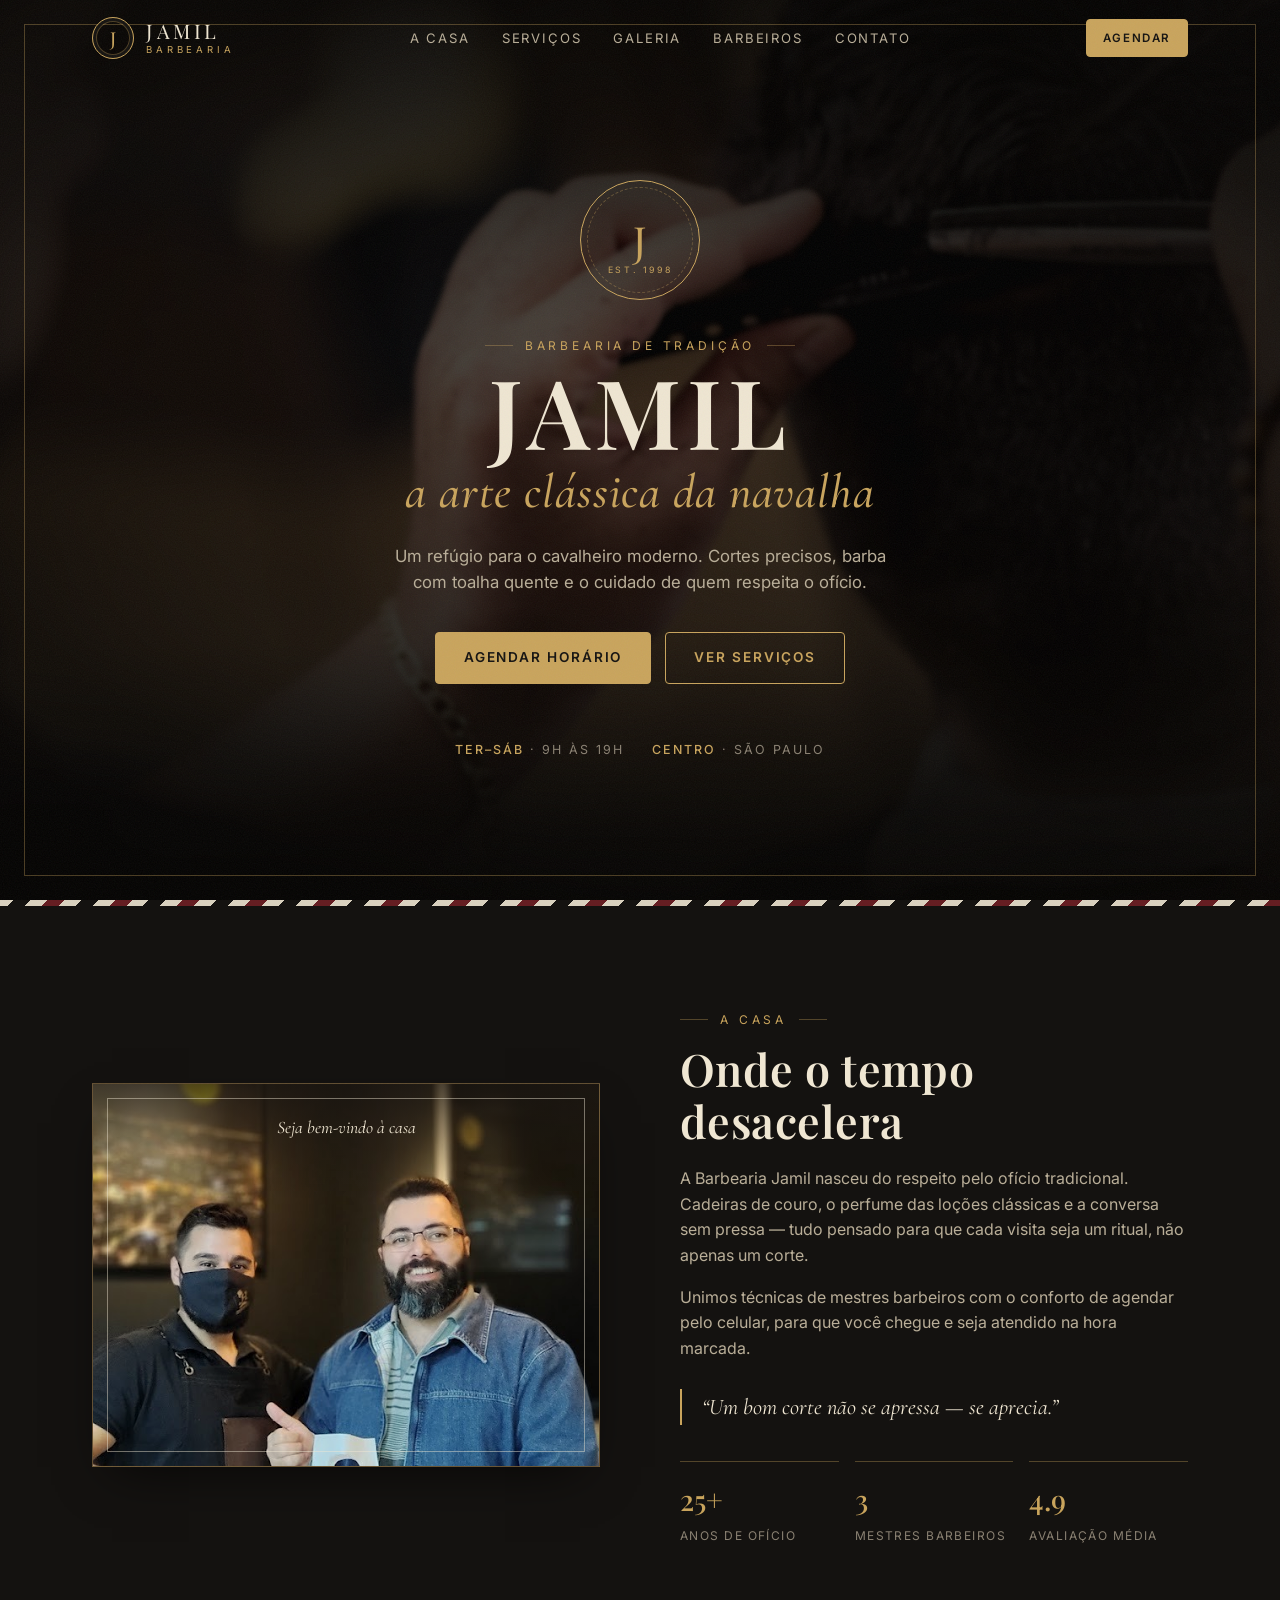
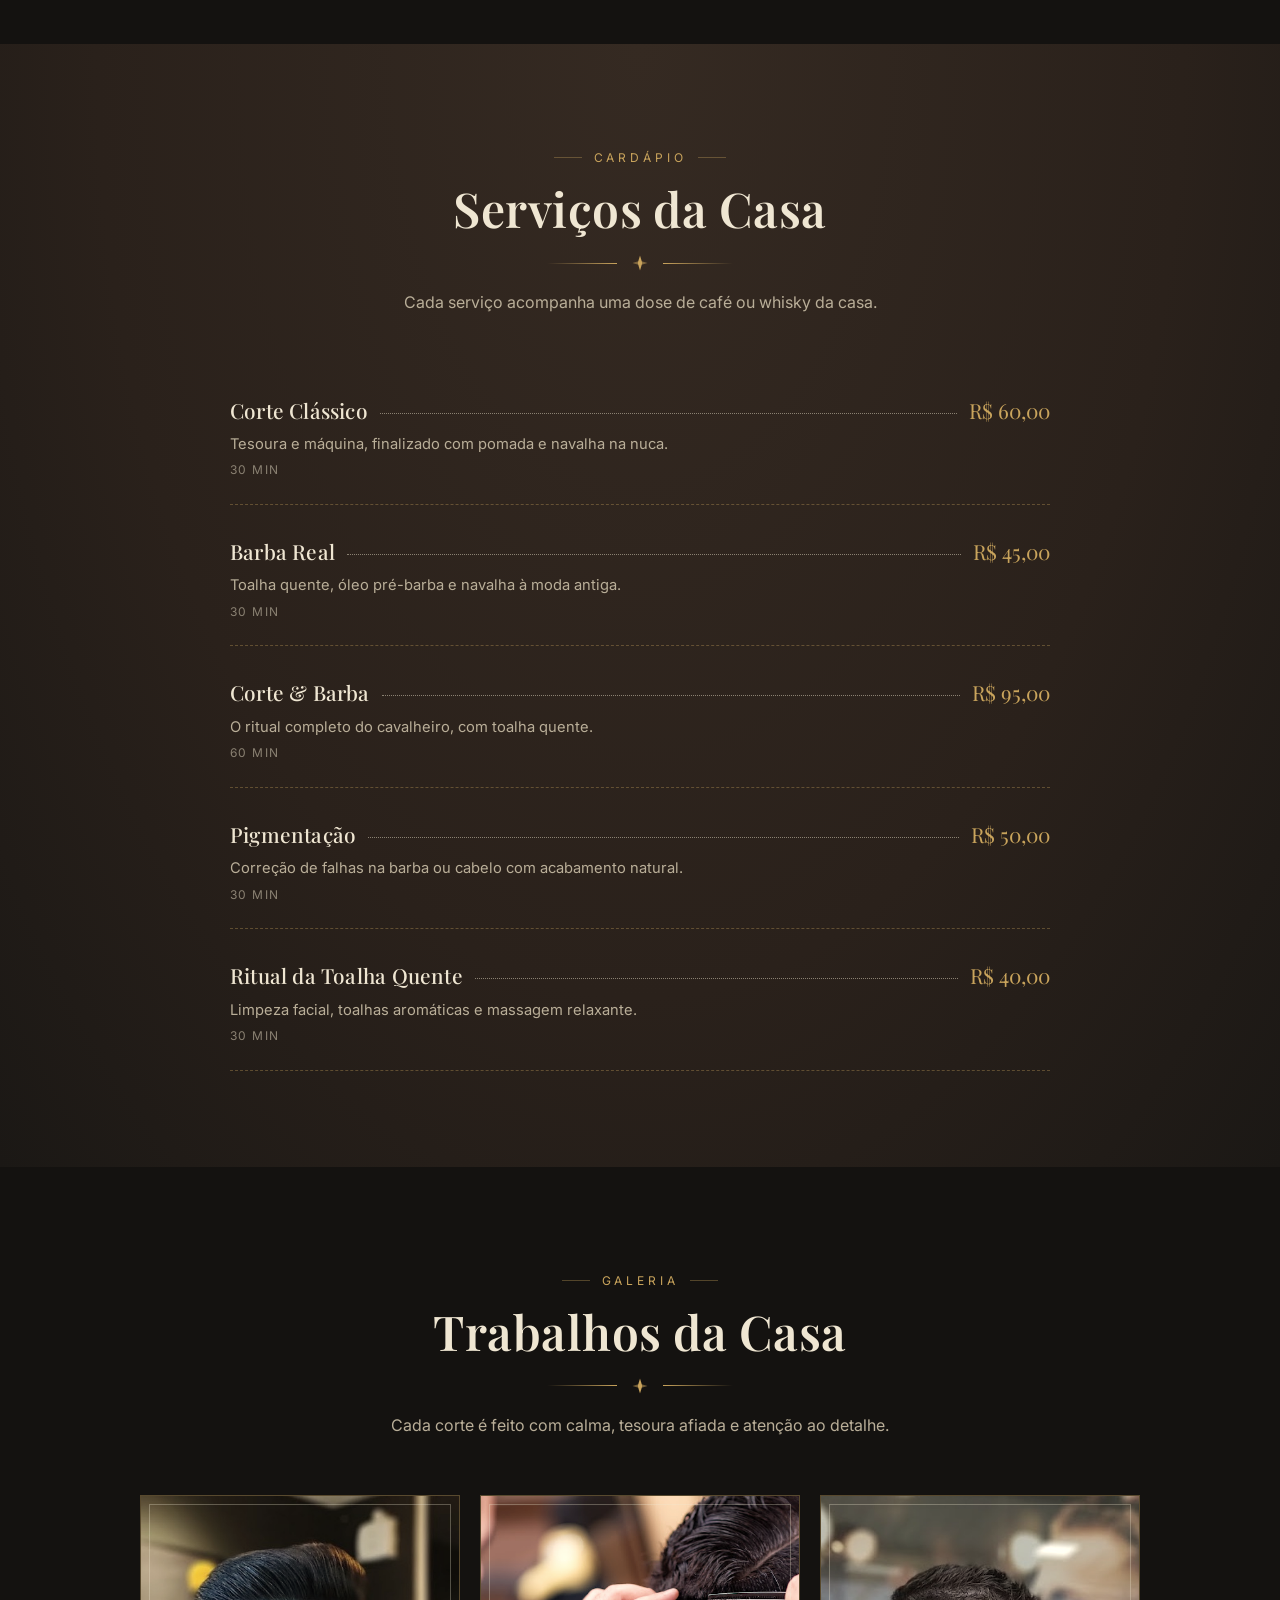
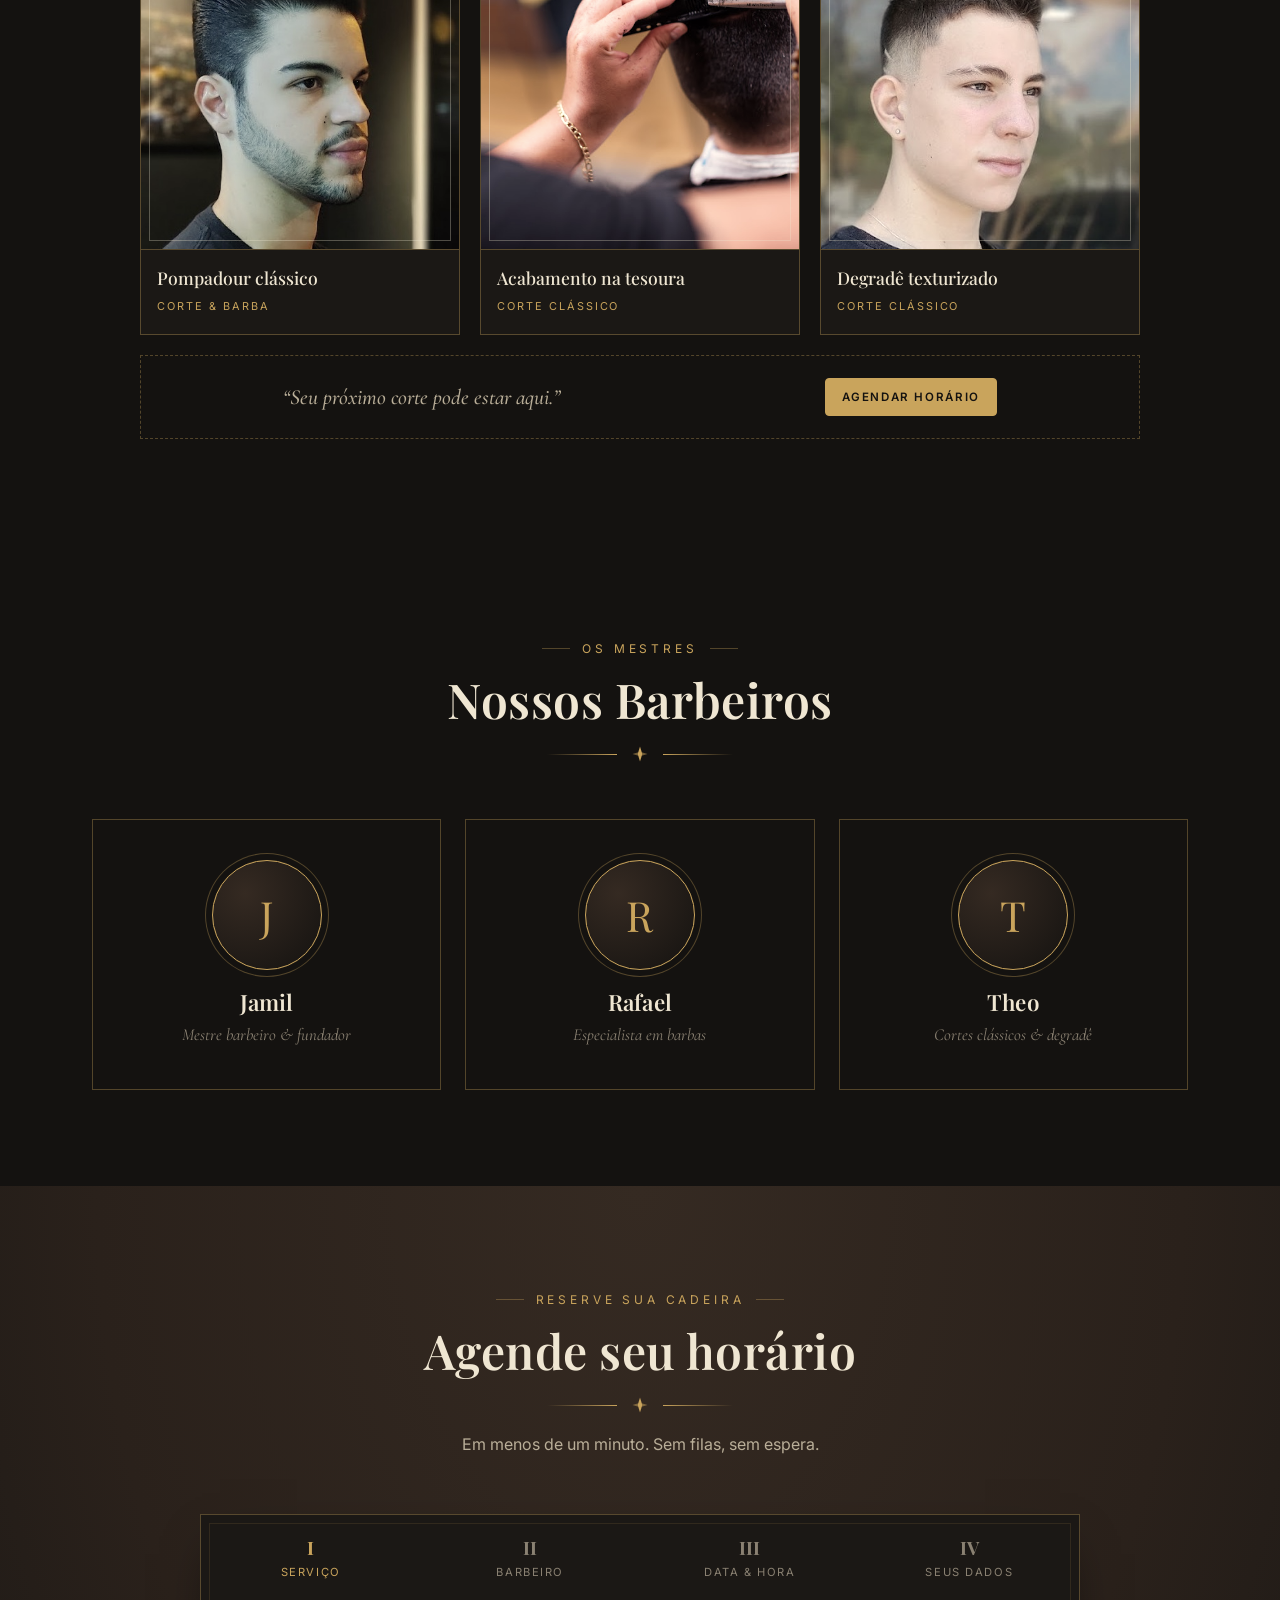
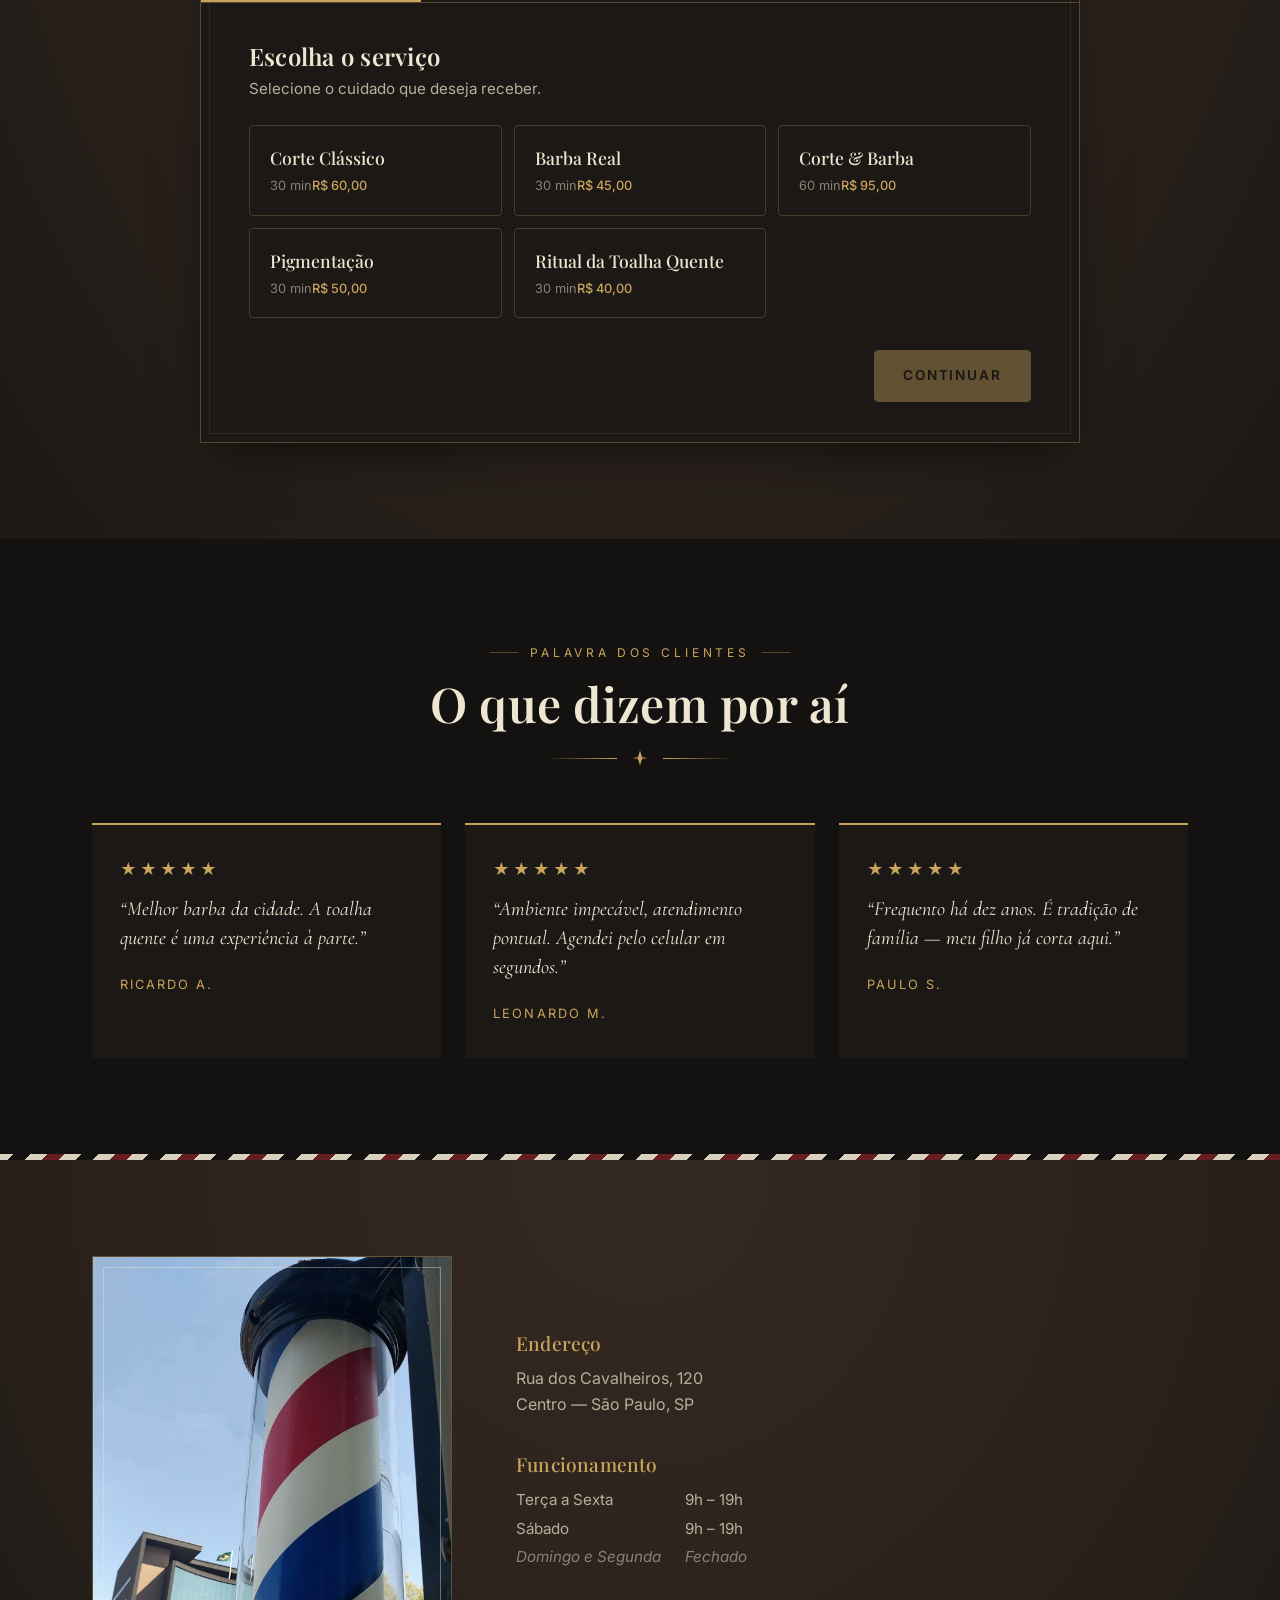
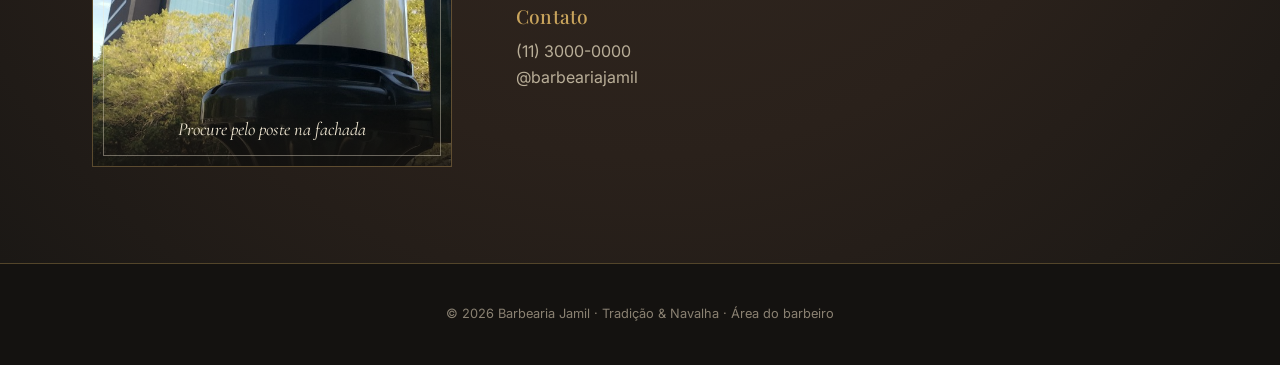
==== commit 1b198a48: "Recorta fotos focando nas pessoas e simplifica a galeria Co-Authored-By: Claude Opus 5.5 <noreply@an" ====
--- a/index.html
+++ b/index.html
@@ -62,7 +62,7 @@
     <section class="section" id="sobre">
       <div class="container about">
         <figure class="about-frame about-frame--photo reveal" style="margin:0">
-          <img src="img/ambiente.jpg" alt="Interior da barbearia, com paredes escuras, quadro iluminado e lustre de cristal, com barbeiro e cliente sorrindo" loading="lazy">
+          <img src="img/ambiente-recorte.jpg" alt="Interior da barbearia, com paredes escuras, quadro iluminado e lustre de cristal, com barbeiro e cliente sorrindo" loading="lazy">
           <figcaption>Seja bem-vindo à casa</figcaption>
         </figure>
         <div class="reveal">
@@ -103,24 +103,22 @@
           <p>Cada corte é feito com calma, tesoura afiada e atenção ao detalhe.</p>
         </div>
         <div class="gallery">
-          <figure class="shot shot--tall reveal" data-full="img/pompadour.jpg">
-            <img src="img/pompadour.jpg" alt="Cliente com pompadour volumoso e barba desenhada" loading="lazy">
+          <figure class="shot reveal" data-full="img/pompadour.jpg">
+            <div class="shot-img"><img src="img/pompadour-recorte.jpg" alt="Cliente com pompadour volumoso e barba desenhada" loading="lazy"></div>
             <figcaption><b>Pompadour clássico</b><span>Corte &amp; Barba</span></figcaption>
           </figure>
-          <div class="gallery-mid">
-            <figure class="shot shot--wide reveal" data-full="img/cortando.jpg">
-              <img src="img/cortando.jpg" alt="Barbeiro finalizando corte com tesoura e pente" loading="lazy">
-              <figcaption><b>Acabamento na tesoura</b><span>Corte Clássico</span></figcaption>
-            </figure>
-            <div class="gallery-cta reveal">
-              <p class="script">“Seu próximo corte pode estar aqui.”</p>
-              <a href="#agendar" class="btn btn--sm">Agendar horário</a>
-            </div>
-          </div>
-          <figure class="shot shot--tall reveal" data-full="img/degrade.jpg">
-            <img src="img/degrade.jpg" alt="Cliente com degradê baixo e topo texturizado" loading="lazy">
+          <figure class="shot shot--wide reveal" data-full="img/cortando.jpg">
+            <div class="shot-img"><img src="img/cortando.jpg" alt="Barbeiro finalizando corte com tesoura e pente" loading="lazy"></div>
+            <figcaption><b>Acabamento na tesoura</b><span>Corte Clássico</span></figcaption>
+          </figure>
+          <figure class="shot reveal" data-full="img/degrade.jpg">
+            <div class="shot-img"><img src="img/degrade-recorte.jpg" alt="Cliente com degradê baixo e topo texturizado" loading="lazy"></div>
             <figcaption><b>Degradê texturizado</b><span>Corte Clássico</span></figcaption>
           </figure>
+          <div class="gallery-cta reveal">
+            <p class="script">“Seu próximo corte pode estar aqui.”</p>
+            <a href="#agendar" class="btn btn--sm">Agendar horário</a>
+          </div>
         </div>
       </div>
     </section>
--- a/css/style.css
+++ b/css/style.css
@@ -191,48 +191,37 @@
 .about-frame::before { content: ''; position: absolute; inset: 14px; border: 1px solid var(--gold-dim); }
 .about-frame svg { width: 45%; color: var(--gold); opacity: 0.85; }
 .about-frame figcaption { position: absolute; bottom: 30px; left: 0; right: 0; text-align: center; font-family: var(--script); font-style: italic; color: var(--cream-dim); font-size: 1.1rem; }
-.about-frame--photo { overflow: hidden; width: 100%; max-width: 440px; justify-self: center; aspect-ratio: 600 / 854; }
+.about-frame--photo { overflow: hidden; width: 100%; max-width: 560px; justify-self: center; aspect-ratio: 600 / 454; }
 .about-frame--photo img { position: absolute; inset: 0; width: 100%; height: 100%; object-fit: cover; filter: sepia(0.15) contrast(1.05); }
 .about-frame--photo::before { z-index: 1; border-color: rgba(239, 230, 210, 0.45); }
-.about-frame--photo::after { content: ''; position: absolute; inset: 0; background: linear-gradient(180deg, transparent 55%, rgba(20, 18, 16, 0.85)); }
-.about-frame--photo figcaption { z-index: 2; color: var(--cream); }
+.about-frame--photo::after { content: ''; position: absolute; inset: 0; background: linear-gradient(0deg, transparent 70%, rgba(20, 18, 16, 0.75)); }
+.about-frame--photo figcaption { z-index: 2; color: var(--cream); top: 30px; bottom: auto; }
 
 /* ---------- galeria ---------- */
-.gallery { display: grid; gap: 14px; grid-template-columns: 1fr 1fr; }
-.gallery-mid { display: contents; }
+.gallery { display: grid; gap: 14px; grid-template-columns: 1fr 1fr; max-width: 640px; margin: 0 auto; }
 .shot {
   margin: 0; position: relative; overflow: hidden; cursor: zoom-in;
-  border: 1px solid var(--gold-dim); background: var(--leather);
-}
-.shot::before { content: ''; position: absolute; inset: 8px; border: 1px solid rgba(239, 230, 210, 0.3); z-index: 2; pointer-events: none; transition: inset 0.5s var(--ease); }
-.shot img { width: 100%; height: 100%; object-fit: cover; filter: sepia(0.25) saturate(0.9); transition: transform 0.8s var(--ease), filter 0.5s; }
-.shot:hover img { transform: scale(1.05); filter: none; }
-.shot:hover::before { inset: 12px; }
-.shot figcaption {
-  position: absolute; left: 0; right: 0; bottom: 0; z-index: 1;
-  padding: 40px 20px 20px;
-  background: linear-gradient(180deg, transparent, rgba(20, 18, 16, 0.92));
-}
-.shot figcaption b { display: block; font-family: var(--serif); font-weight: 500; font-size: 1.15rem; }
+  border: 1px solid var(--gold-dim); background: var(--ink-2);
+  display: flex; flex-direction: column;
+}
+.shot-img { overflow: hidden; aspect-ratio: 9 / 10; position: relative; }
+.shot-img::after { content: ''; position: absolute; inset: 8px; border: 1px solid rgba(239, 230, 210, 0.3); pointer-events: none; transition: inset 0.5s var(--ease); }
+.shot img { width: 100%; height: 100%; object-fit: cover; filter: sepia(0.2) saturate(0.92); transition: transform 0.8s var(--ease), filter 0.5s; }
+.shot:hover img { transform: scale(1.04); filter: none; }
+.shot:hover .shot-img::after { inset: 12px; }
+.shot figcaption { padding: 14px 16px 16px; border-top: 1px solid var(--gold-dim); }
+.shot figcaption b { display: block; font-family: var(--serif); font-weight: 500; font-size: 1.1rem; }
 .shot figcaption span { font-size: 0.68rem; letter-spacing: 0.18em; text-transform: uppercase; color: var(--gold); }
-.shot--tall { aspect-ratio: 600 / 854; }
-.shot--wide { grid-column: 1 / -1; aspect-ratio: 600 / 563; }
-.shot--wide, .gallery-cta { order: 1; }
-.shot figcaption b { overflow-wrap: anywhere; }
-@media (max-width: 819px) {
-  .shot--tall { aspect-ratio: auto; display: flex; flex-direction: column; }
-  .shot--tall img { aspect-ratio: 600 / 854; height: auto; }
-  .shot--tall figcaption { position: static; background: var(--ink-2); padding: 12px 12px 14px; }
-  .shot--tall figcaption b { font-size: 1rem; }
-}
-.gallery-cta { grid-column: 1 / -1; text-align: center; padding: 28px 20px; border: 1px dashed var(--gold-dim); display: grid; place-items: center; gap: 14px; }
+.shot--wide { grid-column: 1 / -1; order: 1; }
+.shot--wide .shot-img { aspect-ratio: 600 / 563; }
+.shot--wide img { object-position: 70% center; }
+.gallery-cta { grid-column: 1 / -1; order: 2; text-align: center; padding: 28px 20px; border: 1px dashed var(--gold-dim); display: grid; place-items: center; gap: 14px; }
 .gallery-cta p { margin: 0; font-size: 1.35rem; color: var(--cream-dim); }
-.gallery { max-width: 640px; margin: 0 auto; }
 @media (min-width: 820px) {
-  .gallery { max-width: 1000px; grid-template-columns: 1fr 1.3fr 1fr; gap: 20px; align-items: stretch; }
-  .gallery-mid { display: grid; gap: 20px; grid-template-rows: auto 1fr; }
-  .shot--wide, .gallery-cta { grid-column: auto; order: 0; }
-  .shot--tall { aspect-ratio: auto; min-height: 520px; }
+  .gallery { max-width: 1000px; grid-template-columns: repeat(3, 1fr); gap: 20px; }
+  .shot--wide { grid-column: auto; order: 0; }
+  .shot--wide .shot-img { aspect-ratio: 9 / 10; }
+  .gallery-cta { order: 0; grid-template-columns: auto auto; gap: 24px; padding: 22px; }
 }
 
 /* ---------- contato com foto ---------- */
